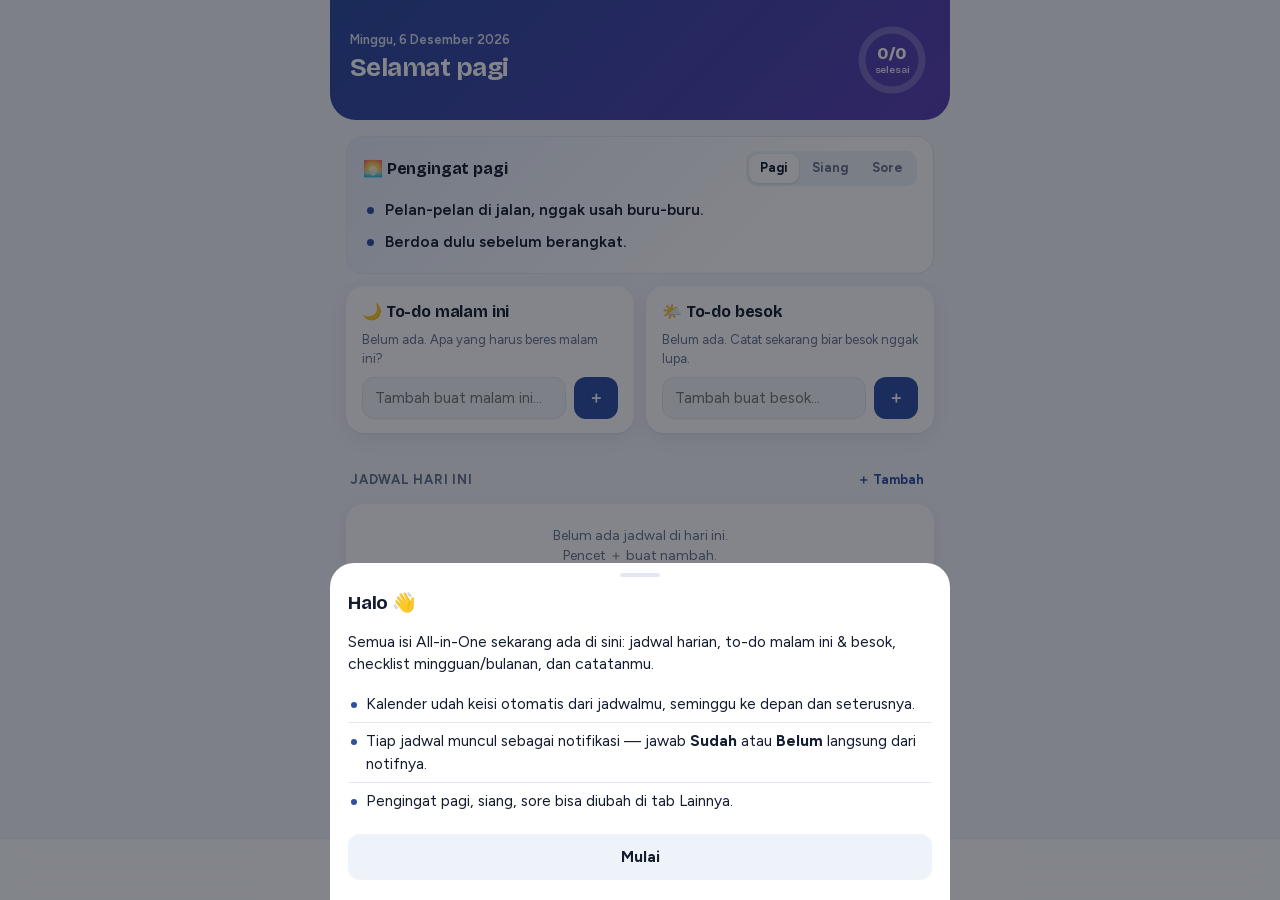
==== allinone/app/index.html @ 6d9c3351 "Make All in One its own app and merge Deadline Notes into it All in One no longer contains the chess" ====
<!doctype html>
<html lang="id">
<head>
<meta charset="utf-8">
<meta name="viewport" content="width=device-width, initial-scale=1, viewport-fit=cover">
<meta name="theme-color" content="#f3f5fa">
<title>All in One</title>
<link rel="stylesheet" href="fonts/fonts.css">
<link rel="stylesheet" href="app.css">
</head>
<body>
<div id="app">
  <main id="view"></main>
  <nav id="tabs" aria-label="Menu utama"></nav>
</div>
<div id="sheet" hidden></div>
<div id="toast" role="status" aria-live="polite"></div>
<!-- data.js is generated from the workbook by allinone/tools/xlsx2data.py; the app also runs without it. -->
<script src="data.js"></script>
<script src="core.js"></script>
<script src="ui.js"></script>
</body>
</html>
---- allinone/app/fonts/fonts.css ----
/* Bricolage Grotesque and Figtree, bundled so the app needs no network. Both are under the SIL Open Font License 1.1. */
@font-face { font-family: 'Bricolage Grotesque'; font-style: normal; font-weight: 500 800; font-stretch: 100%; font-display: swap;
  src: url(bricolage-latin-ext.woff2) format('woff2'); unicode-range: U+0100-02BA, U+02BD-02C5, U+02C7-02CC, U+02CE-02D7, U+02DD-02FF, U+0304, U+0308, U+0329, U+1D00-1DBF, U+1E00-1E9F, U+1EF2-1EFF, U+2020, U+20A0-20AB, U+20AD-20C4, U+2113, U+2C60-2C7F, U+A720-A7FF; }
@font-face { font-family: 'Bricolage Grotesque'; font-style: normal; font-weight: 500 800; font-stretch: 100%; font-display: swap;
  src: url(bricolage-latin.woff2) format('woff2'); unicode-range: U+0000-00FF, U+0131, U+0152-0153, U+02BB-02BC, U+02C6, U+02DA, U+02DC, U+0304, U+0308, U+0329, U+2000-206F, U+20AC, U+2122, U+2191, U+2193, U+2212, U+2215, U+FEFF, U+FFFD; }
@font-face { font-family: 'Figtree'; font-style: normal; font-weight: 400 700; font-display: swap;
  src: url(figtree-latin-ext.woff2) format('woff2'); unicode-range: U+0100-02BA, U+02BD-02C5, U+02C7-02CC, U+02CE-02D7, U+02DD-02FF, U+0304, U+0308, U+0329, U+1D00-1DBF, U+1E00-1E9F, U+1EF2-1EFF, U+2020, U+20A0-20AB, U+20AD-20C4, U+2113, U+2C60-2C7F, U+A720-A7FF; }
@font-face { font-family: 'Figtree'; font-style: normal; font-weight: 400 700; font-display: swap;
  src: url(figtree-latin.woff2) format('woff2'); unicode-range: U+0000-00FF, U+0131, U+0152-0153, U+02BB-02BC, U+02C6, U+02DA, U+02DC, U+0304, U+0308, U+0329, U+2000-206F, U+20AC, U+2122, U+2191, U+2193, U+2212, U+2215, U+FEFF, U+FFFD; }
---- allinone/app/app.css ----
/* All in One — styles. Mobile first; the layout is a single column capped at 620px. */
:root {
  --bg: #f3f5fa; --card: #ffffff; --ink: #141c2f; --muted: #66738c; --line: #e2e7f0; --soft: #eef2f9;
  --brand: #2f4fa3; --brand-2: #5b3fb5; --brand-ink: #ffffff; --brand-soft: #e7edfb;
  --ok: #1f9d6b; --ok-soft: #e3f5ec; --no: #d9534a; --no-soft: #fdeceb; --warn: #b7791f; --warn-soft: #fdf3dc;
  --overdue: #b0122d; --urgent: #c2410c; --soon: #856000; --later: #0c6b63; --none: #586374;
  --shadow: 0 1px 2px rgba(20, 28, 47, .05), 0 6px 20px rgba(20, 28, 47, .06);
  --r: 18px; --tab-h: 62px;
  --display: "Bricolage Grotesque", "Avenir Next", "Segoe UI", system-ui, sans-serif;
  --body: "Figtree", system-ui, -apple-system, "Segoe UI", Roboto, "Noto Sans", sans-serif;
  color-scheme: light;
}
:root[data-theme="dark"] {
  --bg: #0d111c; --card: #171d2c; --ink: #e9edf6; --muted: #94a1ba; --line: #283248; --soft: #1e2638;
  --brand: #8eaaff; --brand-2: #b79cff; --brand-ink: #0d111c; --brand-soft: #1f2a48;
  --ok: #4fca92; --ok-soft: #16332a; --no: #f2867c; --no-soft: #3a1f1e; --warn: #e6b450; --warn-soft: #33290f;
  --overdue: #ff6f84; --urgent: #ff9459; --soon: #f0c050; --later: #62d2c5; --none: #9aa5b5;
  --shadow: 0 1px 2px rgba(0, 0, 0, .3), 0 6px 20px rgba(0, 0, 0, .25);
  color-scheme: dark;
}
* { box-sizing: border-box; -webkit-tap-highlight-color: transparent; }
html { -webkit-text-size-adjust: 100%; }
body {
  margin: 0; background: var(--bg); color: var(--ink);
  font: 15.5px/1.45 var(--body);
  overscroll-behavior-y: contain;
}
button, input, select, textarea { font: inherit; color: inherit; }
button { cursor: pointer; border: 0; background: none; padding: 0; }
a { color: var(--brand); text-decoration: none; word-break: break-all; }
h1, h2, h3, p, ul { margin: 0; }
ul { padding: 0; list-style: none; }
[hidden] { display: none !important; }

#app { max-width: 620px; margin: 0 auto; min-height: 100vh; }
#view { padding: 0 16px calc(var(--tab-h) + 28px + env(safe-area-inset-bottom)); }

/* ---------- tab bar ---------- */
#tabs {
  position: fixed; left: 0; right: 0; bottom: 0; z-index: 20; height: calc(var(--tab-h) + env(safe-area-inset-bottom));
  padding-bottom: env(safe-area-inset-bottom); display: flex; justify-content: center;
  background: var(--card); background: color-mix(in srgb, var(--card) 92%, transparent); backdrop-filter: blur(14px); border-top: 1px solid var(--line);
}
#tabs .in { display: flex; width: 100%; max-width: 620px; }
#tabs button { flex: 1; display: flex; flex-direction: column; align-items: center; justify-content: center; gap: 3px; color: var(--muted); font-size: 11px; font-weight: 600; }
#tabs svg { width: 23px; height: 23px; fill: none; stroke: currentColor; stroke-width: 1.9; stroke-linecap: round; stroke-linejoin: round; }
#tabs button.on { color: var(--brand); }
#tabs button.on .pill { background: var(--brand-soft); }
#tabs .pill { padding: 3px 16px; border-radius: 99px; display: flex; transition: background .15s; }

/* ---------- headers ---------- */
.hero {
  margin: 0 -16px 16px; padding: calc(22px + env(safe-area-inset-top)) 20px 22px; color: #fff;
  background: linear-gradient(135deg, #2b4a9e 0%, #5a3fb3 100%); border-radius: 0 0 26px 26px;
  display: flex; align-items: center; gap: 14px;
}
.hero .grow { flex: 1; min-width: 0; }
.hero .eyebrow { font-size: 13px; opacity: .85; font-weight: 600; }
.hero h1 { font-size: 24px; line-height: 1.2; margin: 2px 0 6px; letter-spacing: -.01em; }
.hero .motto { font-size: 13px; opacity: .85; display: -webkit-box; -webkit-line-clamp: 2; -webkit-box-orient: vertical; overflow: hidden; }
.ring { width: 76px; height: 76px; flex: none; position: relative; }
.ring svg { width: 100%; height: 100%; transform: rotate(-90deg); }
.ring circle { fill: none; stroke-width: 7; }
.ring .bg { stroke: rgba(255, 255, 255, .22); }
.ring .fg { stroke: #fff; stroke-linecap: round; transition: stroke-dashoffset .4s; }
.ring .num { position: absolute; inset: 0; display: flex; flex-direction: column; align-items: center; justify-content: center; font-weight: 800; font-size: 17px; line-height: 1; }
.ring .num small { font-size: 10px; font-weight: 600; opacity: .85; margin-top: 3px; }

.bar { position: sticky; top: 0; z-index: 10; margin: 0 -16px 12px; padding: calc(10px + env(safe-area-inset-top)) 12px 10px; display: flex; align-items: center; gap: 6px;
  background: var(--bg); background: color-mix(in srgb, var(--bg) 90%, transparent); backdrop-filter: blur(12px); }
.bar h1 { font-size: 19px; flex: 1; min-width: 0; overflow: hidden; text-overflow: ellipsis; white-space: nowrap; }
.bar .back, .iconbtn { width: 38px; height: 38px; border-radius: 12px; display: grid; place-items: center; flex: none; color: var(--ink); }
.bar .back:active, .iconbtn:active { background: var(--soft); }
.iconbtn svg, .back svg { width: 22px; height: 22px; fill: none; stroke: currentColor; stroke-width: 2; stroke-linecap: round; stroke-linejoin: round; }
.title { padding: calc(20px + env(safe-area-inset-top)) 4px 12px; display: flex; align-items: flex-end; gap: 10px; }
.title h1 { font-size: 27px; letter-spacing: -.02em; flex: 1; }
.title p { color: var(--muted); font-size: 13px; }

.sec { display: flex; align-items: center; gap: 8px; margin: 22px 4px 10px; font-size: 13px; text-transform: uppercase; letter-spacing: .06em; color: var(--muted); font-weight: 700; }
.sec .grow { flex: 1; }
.link { color: var(--brand); font-weight: 700; font-size: 13px; text-transform: none; letter-spacing: 0; padding: 4px 6px; border-radius: 8px; }

/* ---------- cards ---------- */
.card { background: var(--card); border-radius: var(--r); box-shadow: var(--shadow); padding: 14px 16px; margin-bottom: 12px; }
.card > header { display: flex; align-items: center; flex-wrap: wrap; gap: 6px 8px; margin-bottom: 8px; }
.card > header h3 { font-size: 15px; flex: 1 1 50%; min-width: 0; }
.count { font-size: 12px; font-weight: 700; color: var(--muted); background: var(--soft); padding: 2px 9px; border-radius: 99px; white-space: nowrap; }
.count.full { color: var(--ok); background: var(--ok-soft); }
.muted { color: var(--muted); }
.small { font-size: 13px; }
.empty { text-align: center; color: var(--muted); padding: 22px 10px; font-size: 14px; }
.duo { display: grid; grid-template-columns: 1fr; gap: 0; }
@media (min-width: 560px) { .duo { grid-template-columns: 1fr 1fr; gap: 12px; } }

/* reminder card */
.remind { background: linear-gradient(135deg, var(--brand-soft), var(--card) 70%); border: 1px solid var(--line); box-shadow: none; }
.remind ul li { position: relative; padding: 5px 0 5px 22px; font-weight: 600; }
.remind ul li::before { content: ""; position: absolute; left: 4px; top: 13px; width: 7px; height: 7px; border-radius: 50%; background: var(--brand); }
.seg { display: inline-flex; background: var(--soft); border-radius: 11px; padding: 3px; gap: 2px; }
.seg button { padding: 5px 11px; border-radius: 9px; font-size: 13px; font-weight: 700; color: var(--muted); }
.seg button.on { background: var(--card); color: var(--ink); box-shadow: 0 1px 3px rgba(0, 0, 0, .12); }

/* ---------- checkable rows ---------- */
.it { display: flex; align-items: flex-start; gap: 10px; padding: 8px 0; border-top: 1px solid var(--line); }
.it:first-child { border-top: 0; }
.ck { width: 26px; height: 26px; border-radius: 50%; border: 2px solid var(--muted); flex: none; margin-top: 1px; display: grid; place-items: center; transition: background .12s, border-color .12s; opacity: .75; }
.ck::after { content: ""; width: 11px; height: 6px; border-left: 2.5px solid #fff; border-bottom: 2.5px solid #fff; transform: rotate(-45deg) translate(1px, -1px); opacity: 0; }
.it.done .ck { background: var(--ok); border-color: var(--ok); opacity: 1; }
.it.done .ck::after { opacity: 1; }
:root[data-theme="dark"] .ck::after { border-color: #0d111c; }
.tx { flex: 1; min-width: 0; padding-top: 2px; overflow-wrap: anywhere; }
.it.done .tx > .t { color: var(--muted); text-decoration: line-through; text-decoration-color: color-mix(in srgb, var(--muted) 60%, transparent); }
.tx .meta { display: block; font-size: 12px; color: var(--muted); margin-top: 1px; }
.tx .n { display: -webkit-box; -webkit-line-clamp: 2; -webkit-box-orient: vertical; overflow: hidden; font-size: 13px; color: var(--muted); margin-top: 2px; white-space: pre-line; }
.tx.open .n { display: block; }
.nb { flex: none; height: 26px; min-width: 26px; padding: 0 8px; border-radius: 99px; font-size: 12px; font-weight: 700; color: var(--muted); border: 1.5px solid var(--line); margin-top: 1px; }
.it.no .nb { background: var(--no); border-color: var(--no); color: #fff; }
.it.no .tx > .t { color: var(--no); }
.nb.ic { width: 28px; min-width: 28px; height: 28px; padding: 0; font-size: 12px; margin-top: 0; }
.it.done .nb { visibility: hidden; }
.dots { flex: none; width: 26px; height: 26px; border-radius: 8px; color: var(--muted); font-weight: 900; letter-spacing: 1px; margin-top: 1px; }
.x { flex: none; width: 26px; height: 26px; border-radius: 8px; color: var(--muted); font-size: 18px; line-height: 1; }

/* ---------- timeline ---------- */
.tl { position: relative; }
.blk { display: grid; grid-template-columns: 50px 1fr; gap: 10px; margin-bottom: 10px; }
.blk .when { text-align: right; font-weight: 800; font-size: 14px; padding-top: 13px; font-variant-numeric: tabular-nums; }
.blk .when small { display: block; font-weight: 600; font-size: 11px; color: var(--muted); }
.blk .body { background: var(--card); border-radius: 16px; box-shadow: var(--shadow); padding: 6px 14px; min-width: 0; border: 1.5px solid transparent; }
.blk.now .body { border-color: var(--brand); }
.blk.now .when { color: var(--brand); }
.blk.past .when { color: var(--muted); }
.blk .gh { display: flex; align-items: center; gap: 8px; padding: 7px 0; width: 100%; text-align: left; }
.blk .gh b { flex: 1; font-size: 13px; color: var(--muted); text-transform: uppercase; letter-spacing: .05em; }
.blk .gh .chev { color: var(--muted); transition: transform .15s; font-size: 12px; }
.blk.open .gh .chev { transform: rotate(90deg); }
.blk .gh + .its .it:first-child { border-top: 1px solid var(--line); }
.tag { display: inline-block; font-size: 11px; font-weight: 700; padding: 1px 8px; border-radius: 99px; background: var(--brand-soft); color: var(--brand); vertical-align: 1px; margin-left: 4px; }
.tag.ev { background: var(--warn-soft); color: var(--warn); }

/* ---------- calendar ---------- */
.week { display: grid; grid-template-columns: repeat(7, 1fr); gap: 6px; margin-bottom: 14px; }
.day { background: var(--card); border-radius: 14px; padding: 8px 0 7px; text-align: center; box-shadow: var(--shadow); border: 1.5px solid transparent; }
.day small { display: block; font-size: 11px; font-weight: 700; color: var(--muted); }
.day b { display: block; font-size: 18px; line-height: 1.25; }
.day i { display: block; font-style: normal; font-size: 10px; color: var(--muted); height: 13px; }
.day.today b { color: var(--brand); }
.day.sel { background: var(--brand); border-color: var(--brand); }
.day.sel small, .day.sel b, .day.sel i { color: var(--brand-ink); }
.day .ev { display: inline-block; width: 6px; height: 6px; border-radius: 50%; background: var(--warn); margin-right: 2px; }
.calnav { display: flex; align-items: center; gap: 4px; margin: 0 0 10px; }
.calnav b { flex: 1; font-size: 16px; padding-left: 4px; }
.month { display: grid; grid-template-columns: repeat(7, 1fr); gap: 4px; margin-bottom: 14px; }
.month .dow { text-align: center; font-size: 11px; font-weight: 700; color: var(--muted); padding: 2px 0; }
.month .day { border-radius: 11px; padding: 6px 0 4px; box-shadow: none; }
.month .day b { font-size: 14px; }
.month .day.out { opacity: .35; }
.fab { position: fixed; right: max(16px, calc(50vw - 294px)); bottom: calc(var(--tab-h) + 16px + env(safe-area-inset-bottom)); z-index: 15; width: 54px; height: 54px; border-radius: 18px;
  background: var(--brand); color: var(--brand-ink); font-size: 28px; line-height: 1; box-shadow: 0 8px 22px rgba(47, 79, 163, .4); display: grid; place-items: center; }

/* ---------- forms ---------- */
.add { display: flex; gap: 8px; margin-top: 8px; }
.add input, .field input, .field select, .field textarea, .search input, .ed textarea {
  width: 100%; min-width: 0; border: 1.5px solid var(--line); background: var(--bg); border-radius: 12px; padding: 9px 12px; outline: none;
}
.add input:focus, .field input:focus, .field select:focus, .field textarea:focus, .search input:focus, .ed textarea:focus { border-color: var(--brand); }
.add button, .btn { flex: none; border-radius: 12px; background: var(--brand); color: var(--brand-ink); font-weight: 700; padding: 9px 14px; }
.btn.ghost { background: var(--soft); color: var(--ink); }
.btn.danger { background: var(--no-soft); color: var(--no); }
.btn.wide { display: block; width: 100%; text-align: center; padding: 12px; }
.btnrow { display: flex; gap: 8px; flex-wrap: wrap; }
.field { margin-bottom: 12px; }
.field label, .field > .lab { display: block; font-size: 12px; font-weight: 700; color: var(--muted); margin: 0 2px 5px; text-transform: uppercase; letter-spacing: .04em; }
.field .row { display: flex; gap: 8px; }
.field .row > * { flex: 1; min-width: 0; }
.chips { display: flex; flex-wrap: wrap; gap: 6px; }
.chip { padding: 6px 12px; border-radius: 99px; background: var(--soft); font-size: 13px; font-weight: 700; color: var(--muted); border: 1.5px solid transparent; white-space: nowrap; }
.chip.on { background: var(--brand-soft); color: var(--brand); border-color: var(--brand); }
.scroll { display: flex; gap: 6px; overflow-x: auto; margin: 0 -16px 12px; padding: 2px 16px; scrollbar-width: none; }
.scroll::-webkit-scrollbar { display: none; }
.switch { position: relative; width: 46px; height: 28px; border-radius: 99px; background: var(--line); flex: none; transition: background .15s; }
.switch::after { content: ""; position: absolute; top: 3px; left: 3px; width: 22px; height: 22px; border-radius: 50%; background: #fff; box-shadow: 0 1px 3px rgba(0, 0, 0, .3); transition: transform .15s; }
.switch.on { background: var(--ok); }
.switch.on::after { transform: translateX(18px); }
.rowline { display: flex; align-items: center; gap: 10px; padding: 10px 0; border-top: 1px solid var(--line); }
.rowline:first-child { border-top: 0; }
.rowline .grow { flex: 1; min-width: 0; }
.rowline .grow small { display: block; color: var(--muted); font-size: 12px; }
.rowline input[type="time"], .rowline select { border: 1.5px solid var(--line); background: var(--bg); border-radius: 10px; padding: 6px 8px; }
.search { position: relative; margin-bottom: 14px; }
.search input { padding-left: 38px; background: var(--card); box-shadow: var(--shadow); border-color: transparent; height: 46px; border-radius: 14px; }
.search svg { position: absolute; left: 12px; top: 13px; width: 20px; height: 20px; fill: none; stroke: var(--muted); stroke-width: 2; stroke-linecap: round; }

/* ---------- bottom sheet ---------- */
#sheet { position: fixed; inset: 0; z-index: 50; display: flex; align-items: flex-end; justify-content: center; background: rgba(8, 12, 22, .5); animation: fade .15s; }
#sheet .panel { width: 100%; max-width: 620px; max-height: 92vh; overflow: auto; background: var(--card); border-radius: 24px 24px 0 0; padding: 10px 18px calc(20px + env(safe-area-inset-bottom)); animation: up .2s ease-out; }
#sheet .grab { width: 40px; height: 4px; border-radius: 4px; background: var(--line); margin: 0 auto 12px; }
#sheet h2 { font-size: 19px; margin-bottom: 14px; }
@keyframes fade { from { opacity: 0; } }
@keyframes up { from { transform: translateY(40px); opacity: .5; } }
#toast { position: fixed; left: 50%; bottom: calc(var(--tab-h) + 22px + env(safe-area-inset-bottom)); transform: translateX(-50%) translateY(20px); z-index: 60; background: #141c2f; color: #fff; padding: 10px 16px; border-radius: 12px; font-size: 14px; font-weight: 600; opacity: 0; pointer-events: none; transition: opacity .2s, transform .2s; max-width: 88vw; text-align: center; }
#toast.show { opacity: 1; transform: translateX(-50%); }

/* ---------- library ---------- */
.tiles { display: grid; grid-template-columns: 1fr 1fr; gap: 12px; }
.tile { background: var(--card); border-radius: var(--r); box-shadow: var(--shadow); padding: 14px; text-align: left; display: flex; flex-direction: column; gap: 6px; min-height: 108px; }
.tile .ico { width: 42px; height: 42px; border-radius: 13px; background: var(--brand-soft); display: grid; place-items: center; font-size: 22px; }
.tile b { font-size: 15px; line-height: 1.25; }
.tile small { color: var(--muted); font-size: 12px; }
.navrow { display: flex; align-items: center; gap: 12px; width: 100%; text-align: left; padding: 12px 0; border-top: 1px solid var(--line); }
.navrow:first-child { border-top: 0; }
.navrow .ico { width: 38px; height: 38px; border-radius: 12px; background: var(--brand-soft); display: grid; place-items: center; font-size: 19px; flex: none; }
.navrow .grow { flex: 1; min-width: 0; }
.navrow b { display: block; }
.navrow small { display: block; color: var(--muted); font-size: 12px; overflow: hidden; text-overflow: ellipsis; white-space: nowrap; }
.navrow .chev { color: var(--muted); }
mark { background: var(--warn-soft); color: inherit; border-radius: 3px; padding: 0 1px; }

/* content blocks */
.doc h2 { font-size: 19px; margin: 24px 4px 10px; letter-spacing: -.01em; scroll-margin-top: 70px; }
.doc h3 { font-size: 16px; margin: 20px 4px 8px; scroll-margin-top: 70px; }
.doc p { margin: 0 4px 10px; }
.doc p.m { color: var(--muted); font-size: 14px; }
.doc p.ar { direction: rtl; font-size: 22px; line-height: 2; text-align: right; }
.note { border-radius: 14px; padding: 11px 14px; margin-bottom: 10px; font-weight: 600; background: var(--warn-soft); border-left: 4px solid var(--warn); }
.note.quote { background: var(--brand-soft); border-color: var(--brand); font-style: italic; font-weight: 500; }
.blist li { position: relative; padding: 7px 0 7px 18px; border-top: 1px solid var(--line); overflow-wrap: anywhere; }
.blist li:first-child { border-top: 0; }
.blist li::before { content: ""; position: absolute; left: 3px; top: 16px; width: 6px; height: 6px; border-radius: 50%; background: var(--brand); }
.blist li.sub { margin-left: 16px; font-size: 14px; }
.blist li.sub::before { background: none; border: 1.5px solid var(--muted); }
.blist li.url { padding-left: 0; }
.blist li.url::before { display: none; }
.tools { display: flex; justify-content: flex-end; gap: 4px; margin: -4px -6px 2px; }
.tools button { font-size: 12px; font-weight: 700; color: var(--brand); padding: 4px 8px; border-radius: 8px; }
.ed { display: flex; gap: 6px; align-items: flex-start; padding: 5px 0; }
.ed textarea { resize: vertical; min-height: 40px; }
.kv { display: grid; grid-template-columns: minmax(96px, 38%) 1fr; gap: 0 12px; }
.kv > div { padding: 8px 0; border-top: 1px solid var(--line); overflow-wrap: anywhere; }
.kv > div:nth-child(-n+2) { border-top: 0; }
.kv > div:nth-child(odd) { font-weight: 700; }
.tbl { width: 100%; border-collapse: collapse; font-size: 14px; }
.tbl th { text-align: left; font-size: 12px; color: var(--muted); text-transform: uppercase; letter-spacing: .04em; padding: 0 8px 6px 0; }
.tbl td { padding: 8px 8px 8px 0; border-top: 1px solid var(--line); vertical-align: top; overflow-wrap: anywhere; }
.rec { padding: 10px 0; border-top: 1px solid var(--line); }
.rec:first-child { border-top: 0; }
.rec > b { display: block; margin-bottom: 3px; }
.rec .f { font-size: 14px; margin-top: 3px; overflow-wrap: anywhere; }
.rec .f span { color: var(--muted); font-weight: 700; font-size: 12px; text-transform: uppercase; letter-spacing: .03em; margin-right: 6px; }
.daysec b.g { display: block; font-size: 12px; color: var(--muted); text-transform: uppercase; letter-spacing: .05em; margin: 12px 0 2px; }
.daysec b.g:first-child { margin-top: 0; }
.slot { display: grid; grid-template-columns: 92px 1fr; gap: 10px; padding: 8px 0; border-top: 1px solid var(--line); }
.slot:first-child { border-top: 0; }
.slot > span { font-weight: 800; font-variant-numeric: tabular-nums; font-size: 13px; }
.stat { display: grid; grid-template-columns: repeat(3, 1fr); gap: 8px; margin-bottom: 10px; }
.stat div { background: var(--soft); border-radius: 12px; padding: 9px 6px; text-align: center; }
.stat b { display: block; font-size: 19px; }
.stat small { color: var(--muted); font-size: 11px; font-weight: 600; }
.okc { color: var(--ok); font-weight: 700; }
.noc { color: var(--no); font-weight: 700; }
.flash { animation: flash 1.6s; }
@keyframes flash { 0%, 40% { box-shadow: 0 0 0 3px var(--brand); } }

/* ---------- money ---------- */
.stat b { font-size: 14px; white-space: nowrap; }
.bud { padding: 9px 0; border-top: 1px solid var(--line); }
.bud:first-of-type { border-top: 0; }
.bud .top { display: flex; gap: 10px; justify-content: space-between; align-items: baseline; }
.bud .top span { font-size: 13px; white-space: nowrap; font-variant-numeric: tabular-nums; }
.meter { height: 7px; border-radius: 99px; background: var(--soft); margin-top: 6px; overflow: hidden; }
.meter i { display: block; height: 100%; border-radius: 99px; background: var(--ok); }
.meter.over i { background: var(--no); }
.datehead { font-size: 12px; font-weight: 700; color: var(--muted); text-transform: uppercase; letter-spacing: .04em; padding: 10px 0 2px; border-top: 1px solid var(--line); }
.datehead:first-of-type { border-top: 0; padding-top: 2px; }
.datehead + .rowline { border-top: 0; }
#tabs button { min-width: 0; }
#tabs .pill { padding: 3px 13px; }

/* ---------- type: display face for titles and big numbers ---------- */
.hero h1, .title h1, .bar h1, #sheet h2, .doc h2, .doc h3, .card > header h3, .ring .num, .day b, .blk .when,
.stat b, .calnav b, .tile b, .dl .cnt b, .dlgroup h3 { font-family: var(--display); letter-spacing: -.01em; }
.hero h1 { font-size: 26px; font-weight: 700; letter-spacing: -.02em; }
.title h1 { font-size: 30px; font-weight: 700; }
.card > header h3 { font-size: 16px; font-weight: 700; }
.sec { font-family: var(--body); }
.seg.wide { display: flex; margin-bottom: 14px; }
.seg.wide button { flex: 1; padding: 8px 6px; font-size: 14px; }

/* ---------- deadline notes ---------- */
.lv-overdue { --lv: var(--overdue); } .lv-urgent { --lv: var(--urgent); } .lv-soon { --lv: var(--soon); }
.lv-later { --lv: var(--later); } .lv-none { --lv: var(--none); } .lv-all { --lv: var(--muted); }
.lvpill { display: inline-block; justify-self: start; font-size: 12px; font-weight: 700; padding: 2px 9px; border-radius: 99px; color: var(--lv, var(--muted)); background: var(--soft);
  background: color-mix(in srgb, var(--lv, var(--muted)) 15%, transparent); white-space: nowrap; }
.composer textarea { width: 100%; border: 0; background: transparent; resize: none; font-size: 17px; line-height: 1.4; padding: 0; min-height: 52px; outline: none; }
.composer textarea::placeholder { color: var(--muted); }
.composer:focus-within { box-shadow: var(--shadow), 0 0 0 2px var(--brand); }
.composer .chips { align-items: center; margin: 6px 0 4px; }
.composer .rowline { border-top: 1px solid var(--line); margin-top: 8px; }
.composer .foot { display: flex; flex-wrap: wrap; align-items: center; justify-content: space-between; gap: 10px; border-top: 1px solid var(--line); padding-top: 12px; }
.composer .foot .btnrow { margin-left: auto; }
.dateinp { border: 1.5px solid var(--line); background: var(--bg); border-radius: 99px; padding: 5px 10px; font-size: 14px; min-width: 0; }
.chip .dot { display: inline-block; width: 8px; height: 8px; border-radius: 50%; background: var(--lv); margin-right: 6px; }
.chip b { font-variant-numeric: tabular-nums; margin-left: 2px; }
.chip.zero { opacity: .55; }
.dlgroup h3 { display: flex; align-items: baseline; justify-content: space-between; font-size: 18px; font-weight: 700; color: var(--lv); margin: 18px 4px 8px; padding-bottom: 6px; border-bottom: 2px solid var(--lv); }
.dlgroup h3 small { font-family: var(--body); font-size: 12px; font-weight: 600; color: var(--muted); letter-spacing: 0; }
.dl { display: grid; grid-template-columns: 26px 58px minmax(0, 1fr); gap: 10px; padding: 11px 0; border-top: 1px solid var(--line); align-items: start; }
.dl:first-of-type, header + .dl { border-top: 0; }
.dl.editing { background: var(--brand-soft); margin: 0 -10px; padding: 11px 10px; border-radius: 12px; }
.dl .cnt b { display: block; font-size: 28px; font-weight: 700; line-height: 1; color: var(--lv); font-variant-numeric: tabular-nums; letter-spacing: -.02em; }
.dl .cnt b.long { font-size: 20px; line-height: 28px; }
.dl .cnt small { display: block; font-size: 11px; color: var(--muted); line-height: 1.2; margin-top: 2px; }
.dl .tx { padding-top: 1px; }
.dl .tx .t { white-space: pre-wrap; }
.dl .meta { margin-top: 5px; font-size: 13px; }
.tag.fast { background: none; border: 1px solid var(--urgent); color: var(--urgent); border-radius: 6px; padding: 0 6px; margin-left: 2px; }
.dl .acts { display: flex; gap: 2px; margin: 4px 0 0 -8px; }
.dl .acts button { font-size: 13px; font-weight: 700; color: var(--muted); padding: 4px 8px; border-radius: 8px; }
.dl .acts button:active { background: var(--soft); color: var(--ink); }
.rules > div { display: grid; grid-template-columns: 112px 1fr; gap: 10px; padding: 8px 0; border-top: 1px solid var(--line); font-size: 14px; color: var(--muted); align-items: baseline; }
.rules > div:first-child { border-top: 0; }
.empty b { display: block; font-family: var(--display); font-size: 18px; color: var(--ink); margin-bottom: 2px; }
#toast.show { pointer-events: auto; display: flex; gap: 14px; align-items: center; }
#toast button { color: #fff; font-weight: 800; text-decoration: underline; text-underline-offset: 3px; }
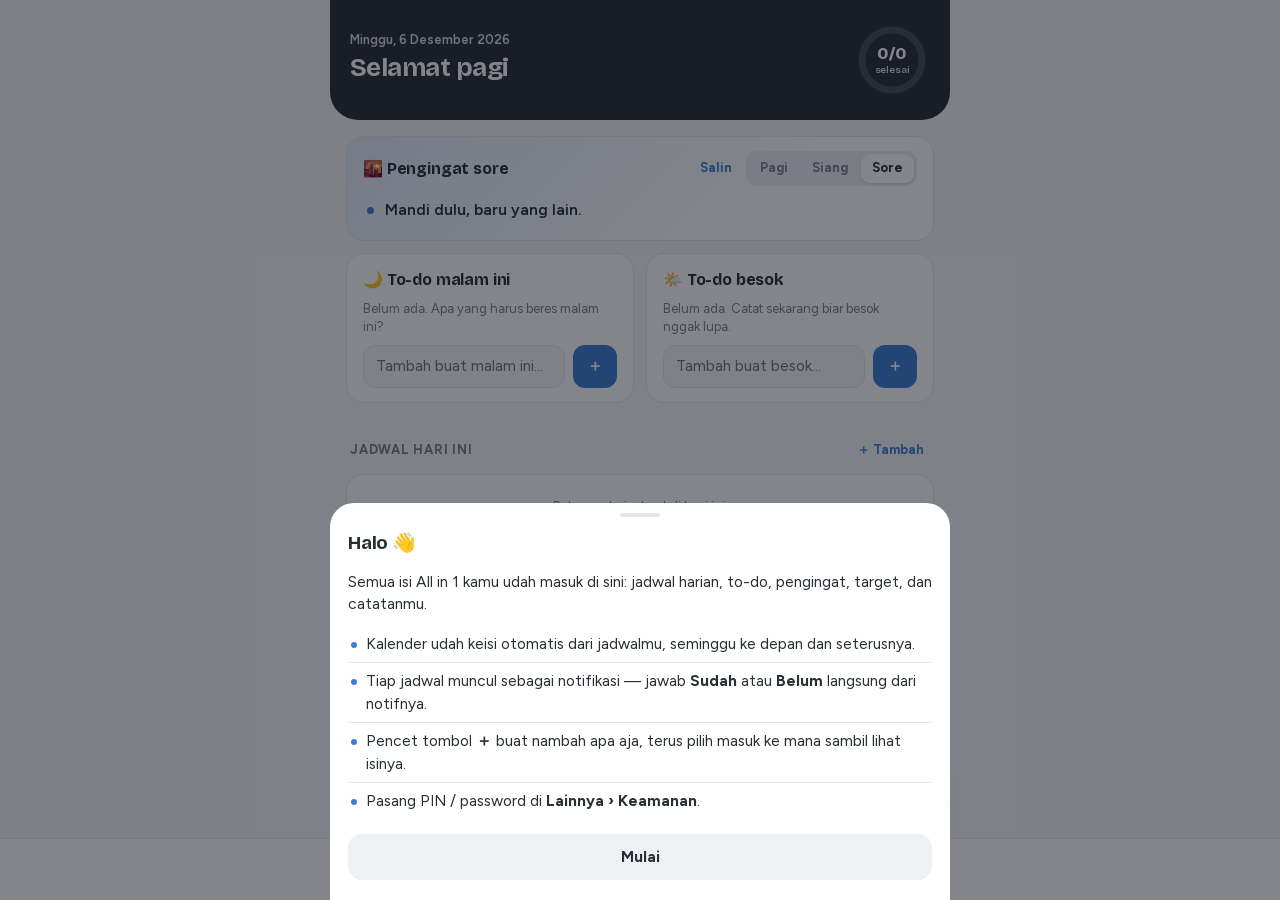
==== commit 3dea9587: "Adopt A1O as the app and show All in 1 as short lists A1O is this app with a PIN / password lock, qu" ====
--- a/allinone/app/index.html
+++ b/allinone/app/index.html
@@ -3,21 +3,29 @@
 <head>
 <meta charset="utf-8">
 <meta name="viewport" content="width=device-width, initial-scale=1, viewport-fit=cover">
-<meta name="theme-color" content="#f3f5fa">
-<title>All in One</title>
+<meta name="theme-color" content="#f5f6f8">
+<title>A1O</title>
+<script>try { var s = JSON.parse(localStorage.getItem('aio.v1') || 'null'); if (s && s.lock && s.lock.hash) document.documentElement.className = 'locked'; } catch (e) {}</script>
 <link rel="stylesheet" href="fonts/fonts.css">
 <link rel="stylesheet" href="app.css">
+<link rel="stylesheet" href="a1o.css">
 </head>
 <body>
 <div id="app">
   <main id="view"></main>
   <nav id="tabs" aria-label="Menu utama"></nav>
 </div>
+<button id="qafab" class="qafab" data-act="quickAdd" aria-label="Tambah cepat"><svg viewBox="0 0 24 24" aria-hidden="true"><path d="M12 5v14M5 12h14"/></svg></button>
 <div id="sheet" hidden></div>
 <div id="toast" role="status" aria-live="polite"></div>
-<!-- data.js is generated from the workbook by allinone/tools/xlsx2data.py; the app also runs without it. -->
+<div id="lock" hidden></div>
 <script src="data.js"></script>
 <script src="core.js"></script>
 <script src="ui.js"></script>
+<script src="library.js"></script>
+<script src="money.js"></script>
+<script src="paste.js"></script>
+<script src="a1o.js"></script>
+<script src="main.js"></script>
 </body>
 </html>
--- a/allinone/app/app.css
+++ b/allinone/app/app.css
@@ -4,6 +4,7 @@
   --brand: #2f4fa3; --brand-2: #5b3fb5; --brand-ink: #ffffff; --brand-soft: #e7edfb;
   --ok: #1f9d6b; --ok-soft: #e3f5ec; --no: #d9534a; --no-soft: #fdeceb; --warn: #b7791f; --warn-soft: #fdf3dc;
   --overdue: #b0122d; --urgent: #c2410c; --soon: #856000; --later: #0c6b63; --none: #586374;
+  --needs: #2a78d6; --wants: #eb6834; --future: #1baf7a; --hero-bg: #141b2d; --hero-dim: #aab4ca; --hero-line: #2e3954;
   --shadow: 0 1px 2px rgba(20, 28, 47, .05), 0 6px 20px rgba(20, 28, 47, .06);
   --r: 18px; --tab-h: 62px;
   --display: "Bricolage Grotesque", "Avenir Next", "Segoe UI", system-ui, sans-serif;
@@ -15,6 +16,7 @@
   --brand: #8eaaff; --brand-2: #b79cff; --brand-ink: #0d111c; --brand-soft: #1f2a48;
   --ok: #4fca92; --ok-soft: #16332a; --no: #f2867c; --no-soft: #3a1f1e; --warn: #e6b450; --warn-soft: #33290f;
   --overdue: #ff6f84; --urgent: #ff9459; --soon: #f0c050; --later: #62d2c5; --none: #9aa5b5;
+  --needs: #3987e5; --wants: #d95926; --future: #199e70; --hero-bg: #222c42; --hero-dim: #a9b3c9; --hero-line: #3a4662;
   --shadow: 0 1px 2px rgba(0, 0, 0, .3), 0 6px 20px rgba(0, 0, 0, .25);
   color-scheme: dark;
 }
@@ -261,24 +263,106 @@
 .flash { animation: flash 1.6s; }
 @keyframes flash { 0%, 40% { box-shadow: 0 0 0 3px var(--brand); } }
 
-/* ---------- money ---------- */
-.stat b { font-size: 14px; white-space: nowrap; }
-.bud { padding: 9px 0; border-top: 1px solid var(--line); }
-.bud:first-of-type { border-top: 0; }
-.bud .top { display: flex; gap: 10px; justify-content: space-between; align-items: baseline; }
-.bud .top span { font-size: 13px; white-space: nowrap; font-variant-numeric: tabular-nums; }
-.meter { height: 7px; border-radius: 99px; background: var(--soft); margin-top: 6px; overflow: hidden; }
-.meter i { display: block; height: 100%; border-radius: 99px; background: var(--ok); }
-.meter.over i { background: var(--no); }
-.datehead { font-size: 12px; font-weight: 700; color: var(--muted); text-transform: uppercase; letter-spacing: .04em; padding: 10px 0 2px; border-top: 1px solid var(--line); }
-.datehead:first-of-type { border-top: 0; padding-top: 2px; }
-.datehead + .rowline { border-top: 0; }
+/* ---------- Uang (money planner) ---------- */
+.stat b { font-size: 15px; white-space: nowrap; }
+.datehead { font-size: 12px; font-weight: 700; color: var(--muted); text-transform: uppercase; letter-spacing: .04em; padding: 12px 0 2px; border-top: 1px solid var(--line); margin-top: 6px; }
 #tabs button { min-width: 0; }
 #tabs .pill { padding: 3px 13px; }
+.m-seg button { font-size: 13px !important; padding: 8px 2px !important; }
+.g-income { --c: var(--muted); } .g-needs { --c: var(--needs); } .g-wants { --c: var(--wants); } .g-future { --c: var(--future); }
+.sw { display: inline-block; width: 10px; height: 10px; border-radius: 3px; background: var(--c, var(--muted)); flex: none; margin-right: 6px; }
+.mpill { display: inline-block; font-size: 11px; font-weight: 700; padding: 1px 7px; border-radius: 99px; background: var(--soft); color: var(--muted); white-space: nowrap; }
+.mpill.late { background: var(--no-soft); color: var(--no); } .mpill.soon { background: var(--warn-soft); color: var(--warn); } .mpill.done { background: var(--ok-soft); color: var(--ok); }
+.m-hero { background: var(--hero-bg); color: #f4f6fb; border-radius: 22px; padding: 20px; margin-bottom: 12px; }
+.m-hero .eyebrow { font-size: 11px; font-weight: 700; letter-spacing: .08em; text-transform: uppercase; color: var(--hero-dim); }
+.m-num { font: 800 clamp(34px, 10vw, 50px)/1.05 var(--display); letter-spacing: -.025em; margin: 6px 0 4px; overflow-wrap: anywhere; font-variant-numeric: tabular-nums; }
+.m-sub { color: var(--hero-dim); font-size: 14px; }
+.m-math { display: grid; grid-template-columns: 1fr 1fr; gap: 10px 18px; margin: 16px 0 0; padding-top: 14px; border-top: 1px solid var(--hero-line); }
+.m-math dt { font-size: 12px; color: var(--hero-dim); }
+.m-math dd { margin: 0; font-weight: 700; font-size: 15px; font-variant-numeric: tabular-nums; }
+.m-pair { display: grid; grid-template-columns: 1fr; gap: 0; }
+@media (min-width: 560px) { .m-pair { grid-template-columns: 1fr 1fr; gap: 12px; } }
+.m-sum dl { margin: 0; }
+.m-sum dl div { display: flex; justify-content: space-between; gap: 12px; padding: 6px 0; color: var(--muted); }
+.m-sum dd { margin: 0; font-weight: 600; color: var(--ink); text-align: right; font-variant-numeric: tabular-nums; }
+.m-sum .total { border-top: 1px solid var(--line); margin-top: 4px; padding-top: 9px; color: var(--ink); font-weight: 700; }
+.m-sum .total dd { font: 700 18px var(--display); }
+.m-legend { display: flex; flex-wrap: wrap; gap: 6px 14px; font-size: 13px; color: var(--muted); margin-bottom: 10px; }
+.m-legend span { display: inline-flex; align-items: center; }
+.m-legend .ln { width: 14px; height: 0; border-top: 2px solid var(--ink); margin-right: 6px; }
+.m-split { display: grid; grid-template-columns: minmax(58px, auto) repeat(3, 1fr); gap: 4px 10px; align-items: end; }
+.m-split .hd { font-size: 11px; color: var(--muted); display: flex; align-items: center; white-space: nowrap; }
+.m-split .hd .sw { margin-right: 4px; }
+.m-split .rl { font-weight: 700; font-size: 14px; }
+.m-split .v { font-weight: 700; font-variant-numeric: tabular-nums; }
+.m-split .v small { display: block; font-weight: 500; font-size: 12px; color: var(--muted); }
+.m-stack { grid-column: 1 / -1; display: flex; gap: 2px; height: 12px; margin-bottom: 10px; }
+.m-stack i { display: block; height: 100%; min-width: 0; background: var(--c); border-radius: 2px; }
+.m-stack i:first-child { border-radius: 5px 2px 2px 5px; } .m-stack i:last-child { border-radius: 2px 5px 5px 2px; }
+.m-stack.none { background: var(--soft); border-radius: 5px; }
+.m-grp { display: flex; flex-wrap: wrap; gap: 4px 16px; font-size: 13px; color: var(--muted); margin-bottom: 4px; }
+.m-grp b { color: var(--ink); font-variant-numeric: tabular-nums; }
+.m-row { display: grid; grid-template-columns: auto minmax(0, 1fr) auto auto; align-items: center; gap: 10px; padding: 10px 0; border-top: 1px solid var(--line); }
+.m-row:first-of-type, header + .m-row, .m-grp + .m-row, p + .m-row { border-top: 0; }
+.m-main { display: flex; flex-direction: column; gap: 2px; min-width: 0; width: 100%; text-align: left; }
+.m-name { font-weight: 600; overflow-wrap: anywhere; }
+.m-meta { font-size: 12px; color: var(--muted); display: flex; gap: 4px; flex-wrap: wrap; align-items: center; }
+.m-meta .sw { margin-right: 2px; }
+.m-amt { text-align: right; font-weight: 700; white-space: nowrap; font-variant-numeric: tabular-nums; }
+.m-amt small { display: block; font-weight: 500; font-size: 12px; color: var(--muted); }
+.m-bar { display: block; height: 6px; border-radius: 3px; background: var(--soft); margin-top: 4px; overflow: hidden; }
+.m-bar i { display: block; height: 100%; border-radius: 3px; background: var(--c, var(--muted)); transition: width .25s; }
+.m-bar.over i { background: var(--no); }
+.m-gap { width: 26px; }
+.m-mini { width: 32px; height: 32px; border-radius: 50%; border: 1.5px solid var(--line); display: grid; place-items: center; font-size: 17px; color: var(--muted); }
+.m-row.done .m-name { text-decoration: line-through; color: var(--muted); }
+.ck.on { background: var(--ok); border-color: var(--ok); opacity: 1; }
+.ck.on::after { opacity: 1; }
+.ck.sq { border-radius: 8px; }
+.m-cal { display: grid; grid-template-columns: repeat(7, minmax(0, 1fr)); gap: 4px; }
+.m-cal .dow { font-size: 11px; font-weight: 700; color: var(--muted); text-align: center; padding: 2px 0; }
+.m-day { min-height: 64px; border-radius: 11px; background: var(--card); border: 1.5px solid transparent; box-shadow: var(--shadow); padding: 5px 4px; display: flex; flex-direction: column; gap: 1px; align-items: stretch; overflow: hidden; min-width: 0; text-align: left; }
+.m-day.blank { background: none; box-shadow: none; }
+.m-day .n { font: 700 13px/1.25 var(--display); }
+.m-day.today .n { background: var(--brand); color: var(--brand-ink); border-radius: 99px; align-self: flex-start; padding: 0 6px; }
+.m-day.sel { border-color: var(--brand); }
+.m-day .amt { font-size: 10.5px; line-height: 1.25; white-space: nowrap; overflow: hidden; font-weight: 600; }
+.m-day .marks { display: flex; gap: 3px; flex-wrap: wrap; margin-top: auto; padding-top: 2px; }
+.m-dot { display: inline-block; width: 8px; height: 8px; border-radius: 50%; border: 2px solid var(--c, var(--muted)); }
+.m-dot.paid { background: var(--c, var(--muted)); }
+.m-dot.late { border-color: var(--no); background: var(--no-soft); }
+.m-dot.todo { border-radius: 2px; border-color: var(--muted); }
+.m-dot.todo.paid { background: var(--muted); }
+.m-key { display: flex; flex-wrap: wrap; gap: 6px 14px; font-size: 12px; color: var(--muted); margin: 10px 2px 14px; }
+.m-key span { display: inline-flex; align-items: center; gap: 5px; }
+.m-chart { position: relative; min-width: 0; }
+.m-chart svg { display: block; width: 100%; overflow: visible; }
+.m-chart text { font: 11px var(--body); fill: var(--muted); font-variant-numeric: tabular-nums; }
+.m-chart .grid { stroke: var(--line); stroke-width: 1; }
+.m-chart .base { stroke: var(--muted); stroke-width: 1; }
+.m-tip { position: absolute; pointer-events: none; background: #141c2f; color: #fff; font-size: 12px; padding: 6px 9px; border-radius: 8px; white-space: nowrap; z-index: 2; line-height: 1.5; }
+.m-hbars { display: grid; grid-template-columns: minmax(0, auto) minmax(40px, 1fr) auto; gap: 8px 10px; align-items: center; font-size: 14px; }
+.m-hbars .nm { overflow: hidden; text-overflow: ellipsis; white-space: nowrap; max-width: 38vw; }
+.m-hbars .tr { height: 12px; display: block; }
+.m-hbars .tr i { display: block; height: 100%; border-radius: 0 4px 4px 0; background: var(--c); min-width: 2px; }
+.m-hbars .vl { font-weight: 700; text-align: right; font-variant-numeric: tabular-nums; }
+.m-big { font: 700 24px var(--display) !important; }
+.segr { display: flex; background: var(--soft); border-radius: 12px; padding: 3px; margin-bottom: 12px; }
+.segr label { flex: 1; position: relative; }
+.segr input { position: absolute; opacity: 0; pointer-events: none; }
+.segr span { display: block; text-align: center; padding: 9px; border-radius: 10px; font-weight: 700; font-size: 14px; color: var(--muted); }
+.segr input:checked + span { background: var(--card); color: var(--ink); box-shadow: 0 1px 3px rgba(0, 0, 0, .15); }
+.m-chk { display: flex; gap: 8px; align-items: center; font-size: 14px; padding: 4px 0; text-transform: none !important; letter-spacing: 0 !important; font-weight: 500 !important; color: var(--ink) !important; }
+.m-chk input { width: 18px !important; height: 18px; padding: 0; flex: none; }
+.m-today { display: flex; align-items: center; gap: 12px; width: 100%; text-align: left; background: var(--hero-bg); color: #f4f6fb; }
+.m-today .grow { flex: 1; min-width: 0; }
+.m-today small { display: block; font-size: 11px; font-weight: 700; letter-spacing: .07em; text-transform: uppercase; color: var(--hero-dim); }
+.m-today b { font: 800 24px/1.15 var(--display); letter-spacing: -.02em; font-variant-numeric: tabular-nums; }
+.m-today .muted, .m-today .chev { color: var(--hero-dim); }
 
 /* ---------- type: display face for titles and big numbers ---------- */
 .hero h1, .title h1, .bar h1, #sheet h2, .doc h2, .doc h3, .card > header h3, .ring .num, .day b, .blk .when,
-.stat b, .calnav b, .tile b, .dl .cnt b, .dlgroup h3 { font-family: var(--display); letter-spacing: -.01em; }
+.stat b, .calnav b, .tile b, .dl .cnt b, .dlgroup h3, .m-sum .total dd { font-family: var(--display); letter-spacing: -.01em; }
 .hero h1 { font-size: 26px; font-weight: 700; letter-spacing: -.02em; }
 .title h1 { font-size: 30px; font-weight: 700; }
 .card > header h3 { font-size: 16px; font-weight: 700; }
@@ -322,3 +406,36 @@
 .empty b { display: block; font-family: var(--display); font-size: 18px; color: var(--ink); margin-bottom: 2px; }
 #toast.show { pointer-events: auto; display: flex; gap: 14px; align-items: center; }
 #toast button { color: #fff; font-weight: 800; text-decoration: underline; text-underline-offset: 3px; }
+
+/* ---------- All in 1: short list view (library.js) ---------- */
+.lib { margin-bottom: 8px; }
+.cg { background: var(--card); border-radius: 16px; box-shadow: var(--shadow); margin-bottom: 8px; overflow: hidden; }
+.cg.intro { padding-top: 4px; }
+.cgh { display: flex; width: 100%; align-items: center; gap: 10px; padding: 13px 14px; text-align: left; }
+.cgh .grow { flex: 1; min-width: 0; }
+.cgh b { display: block; font-size: 15px; font-weight: 700; line-height: 1.3; }
+.cgh small { display: block; margin-top: 2px; color: var(--muted); font-size: 12.5px; white-space: nowrap; overflow: hidden; text-overflow: ellipsis; }
+.cgh .chev { color: var(--muted); font-size: 20px; line-height: 1; transition: transform .15s; }
+.cg.open .cgh .chev { transform: rotate(90deg); }
+.cgb { padding: 0 14px 8px; }
+.cg.open:not(.intro) .cgb { border-top: 1px solid var(--line); }
+.cr { position: relative; display: flex; align-items: flex-start; gap: 8px; padding: 8px 0 8px 16px; border-top: 1px solid var(--line); font-size: 15px; line-height: 1.45; }
+.cgb > div:first-child > .cr:first-child, .cgb > .cr:first-child { border-top: 0; }
+.cr::before { content: ""; position: absolute; left: 3px; top: 16px; width: 6px; height: 6px; border-radius: 50%; background: var(--brand); }
+.cr.sub { margin-left: 16px; font-size: 14px; }
+.cr.sub::before { background: none; border: 1.5px solid var(--muted); }
+.cr.q { font-style: italic; } .cr.w { font-weight: 600; } .cr.m { color: var(--muted); }
+.cr.tk, .cr.nb { padding-left: 0; } .cr.tk::before, .cr.nb::before { display: none; }
+.cr.tk .ck { width: 23px; height: 23px; margin-top: 0; }
+.cr.tk.done .ct { color: var(--muted); text-decoration: line-through; }
+.cr .x { margin-left: auto; }
+.ct { flex: 1; min-width: 0; display: -webkit-box; -webkit-line-clamp: 3; -webkit-box-orient: vertical; overflow: hidden; overflow-wrap: anywhere; }
+.ct.open { display: block; }
+.ct small.cn { display: block; color: var(--muted); font-size: 12.5px; margin-top: 1px; white-space: pre-line; }
+.ct .ch { color: var(--muted); font-size: 12.5px; font-weight: 700; text-transform: uppercase; letter-spacing: .03em; }
+.cr.ctools { justify-content: flex-end; gap: 4px; }
+.cr.ctools button { font-size: 12px; font-weight: 700; color: var(--brand); padding: 4px 8px; border-radius: 8px; }
+.cgb .card { box-shadow: none; padding: 6px 0; margin: 0; background: none; }
+.cgb .add { margin: 8px 0 4px; }
+.cgall { display: flex; justify-content: flex-end; margin: -4px 2px 6px; }
+.cr.sh { color: var(--muted); font-size: 12px; font-weight: 700; text-transform: uppercase; letter-spacing: .04em; padding: 10px 0 4px; }
--- a/allinone/app/a1o.css
+++ b/allinone/app/a1o.css
@@ -0,0 +1,95 @@
+/* A1O — look: three colours.
+ * 90%: Snow (#f5f6f8, white cards) + Graphite (#2a2e35, text, header, tab bar ink)
+ * 10%: Ice blue (#3e7fd6) — only for what you press or what needs your eye. */
+:root {
+  --bg: #f5f6f8; --card: #ffffff; --ink: #2a2e35; --muted: #7a808a; --line: #e4e6ea; --soft: #eef0f3;
+  --brand: #3e7fd6; --brand-2: #3e7fd6; --brand-ink: #ffffff; --brand-soft: #e6eefa;
+  --ok: #3e7fd6; --ok-soft: #e6eefa; --no: #2a2e35; --no-soft: #eceef1; --warn: #5d636c; --warn-soft: #eef0f3;
+  --overdue: #3e7fd6; --urgent: #3e7fd6; --soon: #2a2e35; --later: #7a808a; --none: #9aa0a8;
+  --needs: #3e7fd6; --wants: #2a2e35; --future: #9aa0a8; --hero-bg: #2a2e35; --hero-dim: #b9bec6; --hero-line: #3b4049;
+  --shadow: 0 1px 2px rgba(42, 46, 53, .05), 0 6px 18px rgba(42, 46, 53, .06);
+}
+:root[data-theme="dark"] {
+  --bg: #15171b; --card: #1e2126; --ink: #eceef1; --muted: #8f96a0; --line: #2c3037; --soft: #24282e;
+  --brand: #6fa3ea; --brand-2: #6fa3ea; --brand-ink: #15171b; --brand-soft: #1f2c40;
+  --ok: #6fa3ea; --ok-soft: #1f2c40; --no: #eceef1; --no-soft: #2c3037; --warn: #b9bec6; --warn-soft: #24282e;
+  --overdue: #6fa3ea; --urgent: #6fa3ea; --soon: #eceef1; --later: #8f96a0; --none: #6c727c;
+  --needs: #6fa3ea; --wants: #eceef1; --future: #6c727c; --hero-bg: #24282e; --hero-dim: #a7adb6; --hero-line: #383d45;
+}
+:root[data-theme="dark"] .ck::after { border-color: #15171b; }
+
+.hero { background: var(--hero-bg); border-radius: 0 0 28px 28px; }
+.hero .motto { opacity: .92; font-weight: 600; }
+.ring .fg { stroke: #7db0f0; }
+.ring .bg { stroke: rgba(255, 255, 255, .14); }
+.fab { box-shadow: 0 8px 22px rgba(62, 127, 214, .35); }
+#toast { background: var(--hero-bg); }
+.btn { border-radius: 14px; }
+.card { border: 1px solid var(--line); box-shadow: none; }
+:root[data-theme="dark"] .card { border-color: transparent; }
+.remind .seg { max-width: 100%; overflow-x: auto; scrollbar-width: none; }
+.remind header { flex-wrap: wrap; }
+.sec .link { margin-left: 4px; }
+.card > header .link { margin-left: auto; }
+.card > header .link + .link, .card > header .count + .link { margin-left: 0; }
+.card > header .count + .link { margin-left: auto; }
+
+/* ---------- tambah cepat ---------- */
+.qafab {
+  position: fixed; right: max(16px, calc(50vw - 294px)); bottom: calc(var(--tab-h) + 16px + env(safe-area-inset-bottom)); z-index: 18;
+  width: 58px; height: 58px; border-radius: 50%; background: var(--brand); color: #fff; display: grid; place-items: center;
+  box-shadow: 0 10px 24px rgba(62, 127, 214, .38);
+}
+.qafab svg { width: 28px; height: 28px; fill: none; stroke: currentColor; stroke-width: 2.6; stroke-linecap: round; }
+.qafab:active { transform: scale(.94); }
+#sheet.tall .panel { max-height: 94vh; padding-bottom: 0; }
+#sheet.over { z-index: 95; }
+.qa textarea { min-height: 70px; }
+.qa .chips { margin-top: 8px; }
+.search.small { margin: 0 0 8px; }
+.pkcat { font-size: 12px; font-weight: 800; text-transform: uppercase; letter-spacing: .06em; color: var(--muted); margin: 14px 4px 6px; }
+.pk { border-radius: 14px; margin-bottom: 4px; border: 1.5px solid transparent; }
+.pk.on { border-color: var(--brand); background: var(--brand-soft); }
+.pkrow { display: flex; align-items: center; gap: 12px; width: 100%; text-align: left; padding: 9px 10px; }
+.pkrow .ico { width: 36px; height: 36px; border-radius: 11px; background: var(--soft); display: grid; place-items: center; font-size: 18px; flex: none; }
+.pk.on .pkrow .ico { background: var(--card); }
+.pkrow .grow { flex: 1; min-width: 0; }
+.pkrow b { display: block; font-size: 15px; }
+.pkrow small { display: block; color: var(--muted); font-size: 12px; overflow: hidden; text-overflow: ellipsis; white-space: nowrap; }
+.pkrow .count { font-size: 12px; font-weight: 800; color: var(--muted); background: var(--soft); border-radius: 99px; padding: 2px 9px; }
+.pk.on .pkrow .count { background: var(--brand); color: #fff; }
+.pkprev { margin: 0 10px 10px 58px; padding: 10px 12px; background: var(--card); border-radius: 12px; font-size: 14px; }
+.pkprev ul { list-style: none; }
+.pkprev li { padding: 4px 0 4px 14px; position: relative; border-top: 1px solid var(--line); }
+.pkprev li:first-child { border-top: 0; }
+.pkprev li::before { content: "•"; position: absolute; left: 0; color: var(--brand); }
+.pktools { display: flex; justify-content: flex-end; margin-top: 4px; }
+.qafoot { position: sticky; bottom: 0; margin: 8px -18px 0; padding: 12px 18px calc(14px + env(safe-area-inset-bottom)); background: var(--card); border-top: 1px solid var(--line); }
+.btn[disabled] { opacity: .45; }
+.destbtn { display: flex; align-items: center; gap: 10px; width: 100%; text-align: left; padding: 11px 12px; border-radius: 12px; background: var(--soft); font-weight: 700; }
+.destbtn .chev { color: var(--brand); font-size: 13px; }
+
+/* ---------- lock ---------- */
+html.locked #app, html.locked #qafab, html.locked #toast { visibility: hidden; }
+#lock { position: fixed; inset: 0; z-index: 90; background: #2a2e35 url("lock-bg.jpg") center 22% / cover no-repeat; color: #fff; display: flex; justify-content: center; user-select: none; -webkit-user-select: none; }
+.lk-shade { position: absolute; inset: 0; background: linear-gradient(to bottom, rgba(42, 46, 53, 0) 0%, rgba(42, 46, 53, .1) 30%, rgba(30, 33, 38, .78) 55%, rgba(24, 26, 30, .94) 100%); }
+.lk-in { position: relative; width: 100%; max-width: 420px; display: flex; flex-direction: column; justify-content: flex-end; align-items: center; padding: 0 28px calc(22px + env(safe-area-inset-bottom)); }
+.lk-top { text-align: center; margin-bottom: 18px; }
+.lk-logo { font-family: var(--display); font-size: 34px; font-weight: 800; letter-spacing: .04em; text-shadow: 0 2px 12px rgba(0, 0, 0, .35); }
+.lk-msg { font-size: 15px; font-weight: 600; opacity: .9; margin-top: 2px; }
+.lk-dots { display: flex; gap: 14px; justify-content: center; margin-top: 14px; height: 16px; }
+.lk-dots i { width: 14px; height: 14px; border-radius: 50%; border: 2px solid rgba(255, 255, 255, .85); transition: background .1s, transform .1s; }
+.lk-dots i.on { background: #7db0f0; border-color: #7db0f0; transform: scale(1.1); }
+.lk-pad { display: grid; grid-template-columns: repeat(3, 76px); gap: 14px 26px; justify-content: center; }
+.lk-pad button { width: 76px; height: 76px; border-radius: 50%; color: #fff; font-size: 28px; font-weight: 600; font-family: var(--display);
+  background: rgba(255, 255, 255, .12); border: 1px solid rgba(255, 255, 255, .22); backdrop-filter: blur(10px); -webkit-backdrop-filter: blur(10px); }
+.lk-pad button:active { background: rgba(125, 176, 240, .55); }
+.lk-pad button[data-lk="⌫"] { background: none; border: 0; font-size: 24px; }
+.lk-pad button[disabled] { opacity: .35; }
+.lk-pass { width: 100%; display: flex; flex-direction: column; gap: 12px; }
+.lk-pass input { width: 100%; padding: 14px 16px; border-radius: 14px; border: 1px solid rgba(255, 255, 255, .3); background: rgba(255, 255, 255, .14); color: #fff; font-size: 18px; outline: none; backdrop-filter: blur(10px); }
+.lk-pass input::placeholder { color: rgba(255, 255, 255, .7); }
+.lk-pass .btn { background: #3e7fd6; color: #fff; padding: 13px; }
+.lk-forgot { margin-top: 18px; color: rgba(255, 255, 255, .75); font-size: 13px; font-weight: 600; padding: 6px 10px; }
+.shake { animation: shake .35s; }
+@keyframes shake { 20%, 60% { transform: translateX(-9px); } 40%, 80% { transform: translateX(9px); } }
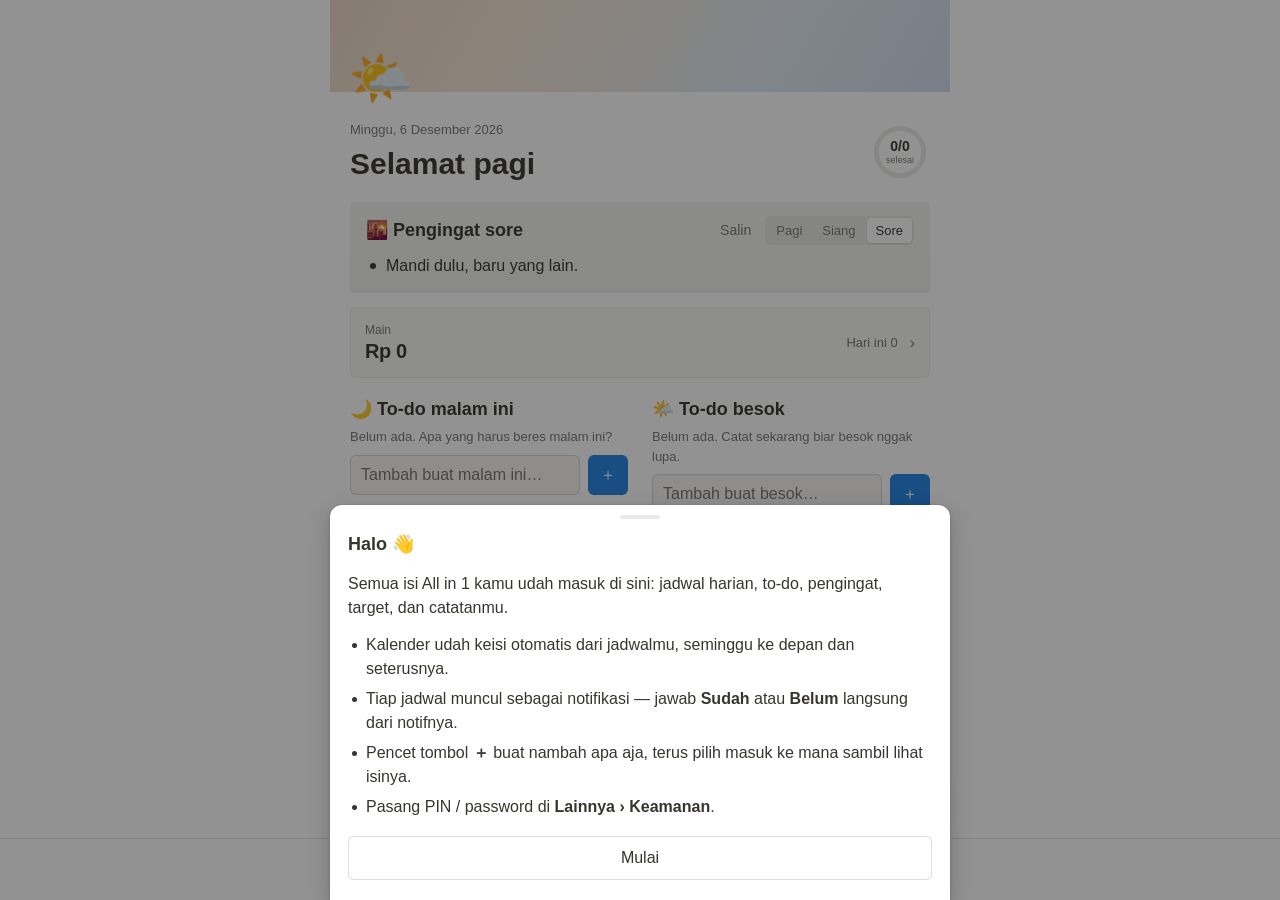
==== commit c35a4268: "A1O 2.0: Notion-style look and a Money Manager-style Uang tab The app (except Uang) now looks like N" ====
--- a/allinone/app/index.html
+++ b/allinone/app/index.html
@@ -3,12 +3,14 @@
 <head>
 <meta charset="utf-8">
 <meta name="viewport" content="width=device-width, initial-scale=1, viewport-fit=cover">
-<meta name="theme-color" content="#f5f6f8">
+<meta name="theme-color" content="#ffffff">
 <title>A1O</title>
 <script>try { var s = JSON.parse(localStorage.getItem('aio.v1') || 'null'); if (s && s.lock && s.lock.hash) document.documentElement.className = 'locked'; } catch (e) {}</script>
 <link rel="stylesheet" href="fonts/fonts.css">
 <link rel="stylesheet" href="app.css">
 <link rel="stylesheet" href="a1o.css">
+<link rel="stylesheet" href="notion.css">
+<link rel="stylesheet" href="money.css">
 </head>
 <body>
 <div id="app">
@@ -23,9 +25,11 @@
 <script src="core.js"></script>
 <script src="ui.js"></script>
 <script src="library.js"></script>
+<script src="schedule.js"></script>
 <script src="money.js"></script>
 <script src="paste.js"></script>
 <script src="a1o.js"></script>
+<script src="bin.js"></script>
 <script src="main.js"></script>
 </body>
 </html>
--- a/allinone/app/app.css
+++ b/allinone/app/app.css
@@ -425,7 +425,7 @@
 .cr.sub { margin-left: 16px; font-size: 14px; }
 .cr.sub::before { background: none; border: 1.5px solid var(--muted); }
 .cr.q { font-style: italic; } .cr.w { font-weight: 600; } .cr.m { color: var(--muted); }
-.cr.tk, .cr.nb { padding-left: 0; } .cr.tk::before, .cr.nb::before { display: none; }
+.cr.tk, .cr.cx { padding-left: 0; } .cr.tk::before, .cr.cx::before { display: none; }
 .cr.tk .ck { width: 23px; height: 23px; margin-top: 0; }
 .cr.tk.done .ct { color: var(--muted); text-decoration: line-through; }
 .cr .x { margin-left: auto; }
@@ -439,3 +439,47 @@
 .cgb .add { margin: 8px 0 4px; }
 .cgall { display: flex; justify-content: flex-end; margin: -4px 2px 6px; }
 .cr.sh { color: var(--muted); font-size: 12px; font-weight: 700; text-transform: uppercase; letter-spacing: .04em; padding: 10px 0 4px; }
+
+/* ---------- Jadwalkan dari All in 1 (schedule.js) ---------- */
+.bar .link.on { background: var(--brand-soft); border-radius: 8px; padding: 4px 8px; }
+.picking .lib .cr[data-sx] { cursor: pointer; -webkit-user-select: none; user-select: none; padding-left: 32px; }
+.picking .lib .cr[data-sx]::before { display: block; left: 4px; top: 10px; width: 20px; height: 20px; background: none; border: 2px solid var(--line); box-sizing: border-box; }
+.picking .lib .cr.tk[data-sx] .ck { display: none; }
+.picking .lib .cr.sel { background: var(--brand-soft); margin: 0 -14px; padding-left: 46px; padding-right: 14px; }
+.picking .lib .cr.sel::before { left: 18px; background: var(--brand); border-color: var(--brand); }
+.picking .lib .cr.sel::after { content: "✓"; position: absolute; left: 18px; top: 10px; width: 20px; line-height: 20px; text-align: center; color: #fff; font-size: 12px; font-weight: 900; }
+.picking #qafab { display: none; }
+.cr.has-sch { flex-wrap: wrap; }
+.cr .sch { flex-basis: 100%; text-align: left; font-size: 12px; font-weight: 700; color: var(--brand); padding: 1px 0 0; }
+.cr.tk .sch { padding-left: 31px; }
+#schbar { position: fixed; left: 50%; transform: translateX(-50%); bottom: calc(var(--tab-h) + 12px + env(safe-area-inset-bottom)); z-index: 30;
+  width: min(560px, calc(100vw - 24px)); display: flex; align-items: center; gap: 8px; padding: 10px 10px 10px 16px;
+  background: var(--card); border-radius: 16px; box-shadow: 0 10px 30px rgba(0, 0, 0, .22); font-size: 14px; }
+#schbar .grow { flex: 1; min-width: 0; }
+#schbar .btn { padding: 9px 14px; width: auto; }
+#schbar .btn[disabled] { opacity: .45; }
+#schfab { position: fixed; left: 50%; transform: translateX(-50%); bottom: calc(var(--tab-h) + 90px + env(safe-area-inset-bottom)); z-index: 30;
+  max-width: calc(100vw - 32px); white-space: nowrap; overflow: hidden; text-overflow: ellipsis; padding: 11px 18px; border-radius: 99px;
+  background: var(--brand); color: #fff; font-size: 14px; font-weight: 700; box-shadow: 0 10px 24px rgba(62, 127, 214, .38); }
+.schhead { display: flex; align-items: center; gap: 10px; margin-bottom: 12px; }
+.schhead h2 { flex: 1; margin: 0; }
+.schtitle { font-size: 19px !important; font-weight: 700; resize: none; }
+.schitems { margin-bottom: 12px; }
+.schitem { display: flex; align-items: flex-start; gap: 8px; padding: 9px 12px; margin-bottom: 6px; background: var(--soft); border-radius: 12px; font-weight: 600; line-height: 1.4; }
+.schitem .grow { flex: 1; min-width: 0; }
+
+/* A category's bar has five buttons (📌 Sematkan, Salin, 📅 Pilih, Lengkap): the name gets its own line, the buttons go under it. */
+.bar:has(.pinbtn) { flex-wrap: wrap; row-gap: 0; }
+.bar:has(.pinbtn) h1 { flex: 1 1 calc(100% - 60px); }
+.bar:has(.pinbtn) .pinbtn { margin-left: 38px; }
+.bar:has(.pinbtn) .link { padding: 4px 6px; }
+
+/* ---------- Baru dihapus (bin.js) ---------- */
+.binrow { display: flex; align-items: center; gap: 10px; padding: 10px 0; border-top: 1px solid var(--line); }
+.card > .binrow:first-child, .card > header + .binrow { border-top: 0; }
+.binrow .ico { font-size: 18px; width: 26px; text-align: center; flex: none; }
+.binrow .grow { flex: 1; min-width: 0; }
+.binrow .bt { font-weight: 600; line-height: 1.4; display: -webkit-box; -webkit-line-clamp: 2; -webkit-box-orient: vertical; overflow: hidden; overflow-wrap: anywhere; }
+.binrow small { display: block; color: var(--muted); font-size: 12.5px; margin-top: 2px; }
+.binrow .nb { flex: none; }
+.bincats { margin: 0 0 6px; flex-wrap: nowrap; overflow-x: auto; scrollbar-width: none; padding-bottom: 2px; }
--- a/allinone/app/a1o.css
+++ b/allinone/app/a1o.css
@@ -93,3 +93,13 @@
 .lk-forgot { margin-top: 18px; color: rgba(255, 255, 255, .75); font-size: 13px; font-weight: 600; padding: 6px 10px; }
 .shake { animation: shake .35s; }
 @keyframes shake { 20%, 60% { transform: translateX(-9px); } 40%, 80% { transform: translateX(9px); } }
+
+.nphoto{display:block;max-width:100%;max-height:340px;border-radius:10px;margin:4px 0;object-fit:contain}
+.qapaste{margin-top:8px;padding:10px;border:1px dashed var(--line,#555);border-radius:10px;color:var(--muted,#999);font-size:13px;min-height:20px;outline:none}
+.qaphoto{margin-top:8px}.qaphoto img{display:block;max-width:100%;max-height:220px;border-radius:10px;margin-bottom:4px}
+.ct:has(.nphoto){display:block;-webkit-line-clamp:unset;overflow:visible}
+
+.pincard header{display:flex;align-items:center;gap:10px}.pincard header h3{flex:1;margin:0}
+.pincard .pinh{font-weight:700;font-size:13px;margin:8px 0 2px;opacity:.75}
+.pincard .pinl{padding:3px 0 3px 12px;position:relative;overflow-wrap:anywhere}.pincard .pinl::before{content:'•';position:absolute;left:0;opacity:.5}
+.pinbtn.on{color:var(--accent,#2f6bff);font-weight:700}
--- a/allinone/app/notion.css
+++ b/allinone/app/notion.css
@@ -0,0 +1,227 @@
+/* A1O — Notion-style look. Loaded after app.css and a1o.css and overrides them:
+ * white pages, warm-grey ink, hairline dividers instead of shadows, square checkboxes, page icons and covers,
+ * the system font, and Notion's soft colour tags. Uang (money.css) has its own look. */
+:root {
+  --bg: #ffffff; --card: #ffffff; --ink: #37352f; --muted: #787774; --line: #e9e9e7; --soft: #f1f1ef; --side: #f7f7f5;
+  --hover: rgba(55, 53, 47, .06); --press: rgba(55, 53, 47, .12);
+  --brand: #2383e2; --brand-2: #2383e2; --brand-ink: #ffffff; --brand-soft: #e7f3f8;
+  --ok: #2383e2; --ok-soft: #e7f3f8; --no: #d44c47; --no-soft: #fdebec; --warn: #cb912f; --warn-soft: #fbf3db;
+  --overdue: #d44c47; --urgent: #d9730d; --soon: #cb912f; --later: #448361; --none: #9b9a97;
+  --needs: #337ea9; --wants: #d9730d; --future: #448361; --hero-bg: #f7f7f5; --hero-dim: #787774; --hero-line: #e9e9e7;
+  --tag-gray: #e3e2e0; --tag-blue: #d3e5ef; --tag-green: #dbeddb; --tag-yellow: #fdecc8; --tag-red: #ffe2dd; --tag-purple: #e8deee; --tag-orange: #fadec9;
+  --shadow: none; --pop: 0 0 0 1px rgba(15, 15, 15, .05), 0 3px 6px rgba(15, 15, 15, .1), 0 9px 24px rgba(15, 15, 15, .2);
+  --r: 6px;
+  --display: ui-sans-serif, -apple-system, BlinkMacSystemFont, "Segoe UI Variable Display", "Segoe UI", Roboto, Helvetica, "Apple Color Emoji", Arial, sans-serif;
+  --body: ui-sans-serif, -apple-system, BlinkMacSystemFont, "Segoe UI", Roboto, Helvetica, "Apple Color Emoji", Arial, sans-serif;
+  --cover: linear-gradient(120deg, #e8d6c3 0%, #f3e3d3 30%, #dfe7ef 70%, #cfdcec 100%);
+}
+:root[data-theme="dark"] {
+  --bg: #191919; --card: #191919; --ink: rgba(255, 255, 255, .81); --muted: #9b9b9b; --line: #2f2f2f; --soft: #252525; --side: #202020;
+  --hover: rgba(255, 255, 255, .055); --press: rgba(255, 255, 255, .1);
+  --brand: #2383e2; --brand-ink: #ffffff; --brand-soft: #1d2f3e;
+  --ok: #529cca; --ok-soft: #1d2f3e; --no: #df5452; --no-soft: #3a2121; --warn: #ca9849; --warn-soft: #39301d;
+  --overdue: #df5452; --urgent: #d9730d; --soon: #ca9849; --later: #4dab9a; --none: #7f7f7f;
+  --needs: #529cca; --wants: #d9730d; --future: #4dab9a; --hero-bg: #202020; --hero-dim: #9b9b9b; --hero-line: #2f2f2f;
+  --tag-gray: #373737; --tag-blue: #28456c; --tag-green: #2b593f; --tag-yellow: #89632a; --tag-red: #6e3630; --tag-purple: #492f64; --tag-orange: #854c1d;
+  --pop: 0 0 0 1px rgba(255, 255, 255, .094), 0 3px 6px rgba(0, 0, 0, .2), 0 9px 24px rgba(0, 0, 0, .4);
+  --cover: linear-gradient(120deg, #3b3026 0%, #2e2a28 35%, #252b33 70%, #1f2a38 100%);
+}
+:root[data-theme="dark"] .ck::after { border-color: #fff; }
+
+body { font: 16px/1.5 var(--body); -webkit-font-smoothing: antialiased; }
+#view { padding-left: 20px; padding-right: 20px; }
+a { color: inherit; text-decoration: underline; text-decoration-color: color-mix(in srgb, var(--ink) 30%, transparent); text-underline-offset: 2px; }
+.hero h1, .title h1, .bar h1, #sheet h2, .doc h2, .doc h3, .card > header h3, .ring .num, .day b, .blk .when,
+.stat b, .calnav b, .tile b, .dl .cnt b, .dlgroup h3, .m-sum .total dd, .empty b { font-family: var(--display); letter-spacing: 0; }
+
+/* ---------- bottom bar: Notion mobile ---------- */
+#tabs { background: var(--bg); border-top: 1px solid var(--line); backdrop-filter: none; }
+#tabs button { color: var(--muted); font-weight: 500; font-size: 10.5px; gap: 2px; }
+#tabs button.on { color: var(--ink); }
+#tabs button.on .pill { background: none; }
+#tabs .pill { padding: 3px 10px; }
+#tabs svg { stroke-width: 1.7; }
+#tabs button.on svg { stroke-width: 2.1; }
+
+/* quick-add: Notion's compose button */
+.qafab { background: var(--ink); color: var(--bg); border-radius: 14px; width: 52px; height: 52px; box-shadow: var(--pop); }
+:root[data-theme="dark"] .qafab { background: #ffffff; color: #191919; }
+.qafab svg { stroke-width: 2.2; width: 24px; height: 24px; }
+
+/* ---------- page headers: cover, icon, big title ---------- */
+.hero { position: relative; display: flex; flex-wrap: wrap; align-items: flex-end; margin: 0 -20px 10px; padding: calc(118px + env(safe-area-inset-top)) 20px 6px;
+  background: none; color: var(--ink); border-radius: 0; }
+.hero .cover { position: absolute; left: 0; right: 0; top: 0; height: calc(92px + env(safe-area-inset-top)); background: var(--cover); }
+.hero .grow { position: relative; }
+.hero .picon { position: absolute; top: -66px; left: -2px; font-size: 52px; line-height: 1; }
+.hero .eyebrow { color: var(--muted); opacity: 1; font-size: 13px; font-weight: 500; order: 2; margin-top: 2px; }
+.hero h1 { font-size: 30px; line-height: 1.2; font-weight: 700; margin: 6px 0 4px; }
+.hero .motto { opacity: 1; color: var(--ink); font-weight: 400; font-size: 14px; margin-top: 10px; background: var(--soft); border-radius: 4px; padding: 10px 12px 10px 12px; -webkit-line-clamp: 3; }
+.ring { width: 60px; height: 60px; position: relative; z-index: 1; margin-bottom: 4px; }
+.ring .bg { stroke: var(--line); }
+.ring .fg { stroke: var(--brand); }
+.ring circle { stroke-width: 6; }
+.ring .num { color: var(--ink); font-size: 14px; font-weight: 600; }
+.ring .num small { color: var(--muted); font-size: 9px; font-weight: 500; opacity: 1; }
+.title { padding: calc(34px + env(safe-area-inset-top)) 0 10px; align-items: flex-end; }
+.title h1 { font-size: 32px; font-weight: 700; line-height: 1.15; }
+.title .picon { display: block; font-size: 46px; line-height: 1.1; margin-bottom: 10px; }
+.bar { margin: 0 -20px 10px; padding: calc(8px + env(safe-area-inset-top)) 12px 8px; background: var(--bg); backdrop-filter: none; border-bottom: 1px solid var(--line); }
+.bar h1 { font-size: 15px; font-weight: 600; }
+.bar .back, .iconbtn { border-radius: 4px; width: 34px; height: 34px; }
+.bar .back:active, .iconbtn:active { background: var(--hover); }
+
+/* section labels = Notion headings */
+.sec { margin: 26px 0 6px; font-size: 20px; font-weight: 600; letter-spacing: 0; text-transform: none; color: var(--ink); font-family: var(--display); }
+.link { color: var(--muted); font-weight: 500; font-size: 14px; border-radius: 4px; padding: 3px 6px; }
+.link:active { background: var(--hover); }
+
+/* ---------- blocks (cards) ---------- */
+.card { background: transparent; border: 0; box-shadow: none; border-radius: 0; padding: 4px 0 10px; margin-bottom: 14px; }
+:root[data-theme="dark"] .card { border: 0; }
+.card + .card { border-top: 1px solid var(--line); padding-top: 14px; }
+.card > header { margin-bottom: 4px; }
+.card > header h3 { font-size: 18px; font-weight: 600; }
+.count { background: none; color: var(--muted); font-weight: 500; font-size: 13px; padding: 0 4px; }
+.count.full { background: none; color: var(--later); }
+.empty { color: var(--muted); }
+.duo { gap: 0; }
+@media (min-width: 560px) { .duo { gap: 24px; } .duo > .card + .card { border-top: 0; padding-top: 4px; } }
+
+/* callout (reminder) */
+.remind { background: var(--soft); border: 0; border-radius: 4px; padding: 14px 16px 10px; }
+.remind + .card { border-top: 0; }
+.remind ul li { font-weight: 400; padding-left: 20px; }
+.remind ul li::before { background: var(--ink); width: 6px; height: 6px; top: 14px; }
+.seg { background: var(--soft); border-radius: 6px; padding: 2px; }
+.remind .seg { background: rgba(55, 53, 47, .06); }
+.seg button { border-radius: 4px; font-weight: 500; padding: 3px 9px; }
+.seg button.on { box-shadow: 0 1px 2px rgba(15, 15, 15, .1); background: var(--bg); }
+
+/* to-do rows: Notion checkboxes */
+.it { border-top: 0; padding: 4px 0; gap: 8px; align-items: flex-start; }
+.ck { width: 18px; height: 18px; border-radius: 3px; border: 1.5px solid var(--ink); opacity: .9; margin-top: 3px; }
+.ck::after { width: 9px; height: 5px; border-width: 0 0 2px 2px; transform: rotate(-45deg) translate(1px, -1px); }
+.it.done .ck, .ck.on { background: var(--brand); border-color: var(--brand); }
+.it.done .tx > .t { color: var(--muted); text-decoration-color: var(--muted); }
+.tx { padding-top: 0; }
+.tx .meta { color: var(--muted); }
+.nb { border: 1px solid var(--line); border-radius: 4px; font-weight: 500; height: 22px; min-width: 22px; }
+.nb.ic { width: 24px; height: 24px; min-width: 24px; border-radius: 4px; }
+.it.no .nb { background: var(--no); border-color: var(--no); }
+.dots { border-radius: 4px; }
+.dots:active, .x:active { background: var(--hover); }
+
+/* timeline: a simple board */
+.blk { grid-template-columns: 46px 1fr; gap: 8px; margin-bottom: 6px; }
+.blk .when { font-weight: 600; font-size: 13px; padding-top: 9px; color: var(--muted); }
+.blk .body { background: var(--bg); border: 1px solid var(--line); border-radius: 6px; box-shadow: none; padding: 4px 12px; }
+.blk.now .body { border-color: var(--brand); box-shadow: 0 0 0 1px var(--brand); }
+.blk.now .when { color: var(--brand); }
+.blk .gh b { color: var(--muted); font-weight: 600; letter-spacing: .02em; font-size: 12px; }
+.tag { border-radius: 3px; background: var(--tag-blue); color: var(--ink); font-weight: 500; padding: 0 6px; font-size: 12px; }
+.tag.ev { background: var(--tag-yellow); color: var(--ink); }
+
+/* calendar */
+.day { box-shadow: none; border: 1px solid var(--line); border-radius: 6px; background: var(--bg); }
+.day small { font-weight: 500; }
+.day b { font-weight: 600; }
+.day.today b { color: var(--no); }
+.day.sel { background: var(--ink); border-color: var(--ink); }
+.day.sel small, .day.sel b, .day.sel i { color: var(--bg); }
+.month { gap: 0; border-left: 1px solid var(--line); border-top: 1px solid var(--line); }
+.month .dow { border-right: 1px solid var(--line); border-bottom: 1px solid var(--line); padding: 4px 0; font-weight: 500; }
+.month .day { border-radius: 0; border-width: 0 1px 1px 0; text-align: left; padding: 4px 6px 6px; min-height: 52px; }
+.month .day b { font-size: 13px; }
+.month .day.today b { background: var(--no); color: #fff; border-radius: 99px; display: inline-block; min-width: 22px; text-align: center; }
+.month .day.sel { background: var(--brand-soft); }
+.month .day.sel small, .month .day.sel b, .month .day.sel i { color: var(--ink); }
+.calnav b { font-weight: 600; }
+.fab { border-radius: 14px; background: var(--ink); color: var(--bg); box-shadow: var(--pop); }
+
+/* forms */
+.add input, .field input, .field select, .field textarea, .search input, .ed textarea, .rowline input[type="time"], .rowline select, .dateinp {
+  background: rgba(242, 241, 238, .6); border: 1px solid rgba(55, 53, 47, .16); border-radius: 6px; padding: 7px 10px; }
+:root[data-theme="dark"] .add input, :root[data-theme="dark"] .field input, :root[data-theme="dark"] .field select, :root[data-theme="dark"] .field textarea,
+:root[data-theme="dark"] .search input, :root[data-theme="dark"] .ed textarea, :root[data-theme="dark"] .rowline input[type="time"], :root[data-theme="dark"] .rowline select,
+:root[data-theme="dark"] .dateinp { background: rgba(255, 255, 255, .055); border-color: rgba(255, 255, 255, .094); }
+.add input:focus, .field input:focus, .field select:focus, .field textarea:focus, .search input:focus, .ed textarea:focus { border-color: var(--brand); box-shadow: 0 0 0 1px var(--brand); }
+.add button, .btn { border-radius: 6px; background: var(--brand); color: #fff; font-weight: 500; padding: 7px 12px; }
+.btn.ghost { background: var(--bg); color: var(--ink); box-shadow: inset 0 0 0 1px rgba(55, 53, 47, .16); }
+:root[data-theme="dark"] .btn.ghost { box-shadow: inset 0 0 0 1px rgba(255, 255, 255, .13); }
+.btn.danger { background: var(--bg); color: var(--no); box-shadow: inset 0 0 0 1px color-mix(in srgb, var(--no) 50%, transparent); }
+.btn.wide { padding: 10px; }
+.field label, .field > .lab { text-transform: none; letter-spacing: 0; font-weight: 500; font-size: 13px; }
+.chip { border-radius: 4px; background: var(--tag-gray); color: var(--ink); font-weight: 500; padding: 3px 9px; border: 0; }
+.chip.on { background: var(--tag-blue); color: var(--ink); border: 0; box-shadow: inset 0 0 0 1px var(--brand); }
+.switch { width: 32px; height: 18px; background: rgba(55, 53, 47, .2); }
+.switch::after { width: 14px; height: 14px; top: 2px; left: 2px; box-shadow: none; }
+.switch.on { background: var(--brand); }
+.switch.on::after { transform: translateX(14px); }
+.rowline { border-top: 1px solid var(--line); }
+.search input { box-shadow: none; height: 38px; border-radius: 6px; padding-left: 36px; }
+.search svg { top: 9px; }
+
+/* sheets & toast: Notion pop-ups */
+#sheet { background: rgba(15, 15, 15, .45); }
+#sheet .panel { border-radius: 12px 12px 0 0; box-shadow: var(--pop); background: var(--bg); }
+#sheet .grab { background: var(--line); }
+#sheet h2 { font-size: 18px; font-weight: 600; }
+#toast { background: #2f2f2f; border-radius: 6px; font-weight: 500; box-shadow: var(--pop); }
+:root[data-theme="dark"] #toast { background: #373737; }
+
+/* ---------- All in 1: a Notion workspace ---------- */
+.tiles { gap: 10px; }
+.tile { border: 1px solid var(--line); box-shadow: none; border-radius: 6px; min-height: 96px; padding: 12px; }
+.tile:active, .navrow:active, .cgh:active, .pkrow:active { background: var(--hover); }
+.tile .ico { background: none; width: auto; height: auto; font-size: 28px; border-radius: 0; justify-content: start; }
+.tile b { font-weight: 600; }
+.navrow { border-top: 0; padding: 7px 6px; margin: 0 -6px; border-radius: 4px; width: calc(100% + 12px); }
+.navrow .ico { background: none; width: 26px; height: 26px; font-size: 20px; border-radius: 0; }
+.navrow b { font-weight: 500; }
+.navrow .chev { opacity: .6; }
+.cg { background: var(--bg); border: 0; box-shadow: none; border-radius: 0; margin-bottom: 0; border-bottom: 1px solid var(--line); }
+.cgh { padding: 10px 2px; }
+.cgh b { font-weight: 600; }
+.cgh .chev { order: -1; font-size: 15px; width: 16px; text-align: center; }
+.cgb { padding: 0 0 8px 26px; }
+.cg.open:not(.intro) .cgb { border-top: 0; }
+.cr { border-top: 0; padding: 3px 0 3px 18px; }
+.cr::before { background: var(--ink); width: 5px; height: 5px; top: 13px; left: 4px; }
+.cr.sub::before { border-color: var(--ink); }
+.blist li { border-top: 0; padding: 3px 0 3px 18px; }
+.blist li::before { background: var(--ink); width: 5px; height: 5px; top: 13px; left: 4px; }
+.doc h2 { font-size: 22px; font-weight: 600; margin: 26px 0 6px; }
+.doc h3 { font-size: 18px; font-weight: 600; margin: 18px 0 4px; }
+.doc p { margin: 0 0 8px; }
+.note { background: var(--soft); border-left: 0; border-radius: 4px; font-weight: 400; padding: 14px 16px; }
+.note.quote { background: none; border-left: 3px solid var(--ink); border-radius: 0; font-style: normal; padding: 2px 14px; font-size: 17px; }
+.tbl { border: 1px solid var(--line); }
+.tbl th { background: var(--side); padding: 6px 8px; border: 1px solid var(--line); text-transform: none; letter-spacing: 0; font-weight: 500; font-size: 13px; }
+.tbl td { padding: 6px 8px; border: 1px solid var(--line); }
+.kv > div { border-top: 1px solid var(--line); }
+.kv > div:nth-child(odd) { font-weight: 500; color: var(--muted); }
+.stat div { background: var(--side); border: 1px solid var(--line); border-radius: 6px; }
+.stat b { font-weight: 600; }
+mark { background: var(--tag-yellow); }
+.pk { border-radius: 6px; }
+.pk.on { border-color: transparent; background: var(--brand-soft); }
+.pkrow .ico { background: none; font-size: 20px; }
+.pkrow .count, .pk.on .pkrow .count { background: none; color: var(--muted); }
+.pkcat { text-transform: none; letter-spacing: 0; font-size: 12px; font-weight: 600; }
+.lvpill { border-radius: 3px; font-weight: 500; }
+.dlgroup h3 { border-bottom: 1px solid var(--line); font-size: 18px; font-weight: 600; }
+.dl { border-top: 1px solid var(--line); }
+.dl.editing { background: var(--brand-soft); border-radius: 6px; }
+.composer { border: 1px solid var(--line); border-radius: 6px; padding: 12px 14px; }
+.composer:focus-within { box-shadow: 0 0 0 1px var(--brand); border-color: var(--brand); }
+#schbar, #schfab { border-radius: 8px; box-shadow: var(--pop); }
+#schfab { background: var(--ink); color: var(--bg); }
+.binrow { border-top: 1px solid var(--line); }
+
+/* the Uang line on Hari ini: a Notion "linked page" row */
+.m-today { background: var(--side); color: var(--ink); border: 1px solid var(--line); border-radius: 6px; padding: 12px 14px; }
+.m-today small { color: var(--muted); letter-spacing: 0; text-transform: none; font-weight: 500; font-size: 12px; }
+.m-today b { font: 700 20px/1.2 var(--display); }
+.m-today .muted, .m-today .chev { color: var(--muted); }
+.card + .m-today { margin-top: 0; }
--- a/allinone/app/money.css
+++ b/allinone/app/money.css
@@ -0,0 +1,308 @@
+/* A1O — Uang: the money manager look (dark like the Money Manager app in the recording; a light twin when it follows
+ * a light A1O). Everything is scoped to .mm, or to body.mm-on while the Uang tab is open. */
+body.mm-on {
+  --mm-bg: #191a1f; --mm-surf: #232429; --mm-field: #2c2d33; --mm-line: #303137; --mm-ink: #e8e8ea; --mm-dim: #9c9da4; --mm-faint: #6e7078;
+  --mm-blue: #2f7cf6; --mm-inc: #3f8cff; --mm-exp: #f04a40; --mm-red: #e8393f; --mm-gray: #5b5f67; --mm-active: #303137;
+  --bg: var(--mm-bg); --card: var(--mm-surf); --ink: var(--mm-ink); --muted: var(--mm-dim); --line: var(--mm-line); --soft: var(--mm-field);
+  background: var(--mm-bg); color: var(--mm-ink); color-scheme: dark;
+}
+body.mm-on.mm-light {
+  --mm-bg: #eef0f3; --mm-surf: #ffffff; --mm-field: #f1f2f5; --mm-line: #e3e5ea; --mm-ink: #1f2125; --mm-dim: #6b6e76; --mm-faint: #a2a5ad;
+  --mm-inc: #1f6fe5; --mm-exp: #e0342b; --mm-active: #eceef2;
+  color-scheme: light;
+}
+body.mm-on #tabs, body.mm-on #qafab { display: none; }
+body.mm-on #view { padding-left: 0; padding-right: 0; padding-bottom: calc(70px + env(safe-area-inset-bottom)); }
+body.mm-on #toast { bottom: calc(84px + env(safe-area-inset-bottom)); background: #3a3b41; }
+.mm { font: 14px/1.4 Roboto, "Segoe UI", system-ui, -apple-system, sans-serif; min-height: 100vh; color: var(--mm-ink); -webkit-font-smoothing: antialiased; }
+.mm svg { width: 24px; height: 24px; fill: none; stroke: currentColor; stroke-width: 1.7; stroke-linecap: round; stroke-linejoin: round; }
+.mm b { font-weight: 500; }
+.mm .grow { flex: 1; min-width: 0; }
+.mm .inc { color: var(--mm-inc); }
+.mm .exp { color: var(--mm-exp); }
+.mm button { color: inherit; }
+
+/* ---------- top bar ---------- */
+.mm-top { position: sticky; top: 0; z-index: 12; display: flex; align-items: center; gap: 2px; padding: calc(10px + env(safe-area-inset-top)) 6px 6px 14px; background: var(--mm-surf); }
+.mm-acc { display: flex; flex-direction: column; align-items: flex-start; text-align: left; min-width: 0; padding: 2px 0; }
+.mm-acc small { font-size: 12.5px; color: var(--mm-dim); white-space: nowrap; overflow: hidden; text-overflow: ellipsis; max-width: 56vw; }
+.mm-acc b { display: flex; align-items: center; gap: 2px; font-size: 17px; font-weight: 500; white-space: nowrap; }
+.mm-acc b svg { width: 18px; height: 18px; stroke-width: 2; }
+.mm-acc.big { flex-direction: row; align-items: center; gap: 4px; padding: 8px 0; }
+.mm-acc.big b { font-size: 19px; font-weight: 600; max-width: 62vw; overflow: hidden; text-overflow: ellipsis; display: block; }
+.mm-acc.big svg { width: 18px; height: 18px; stroke-width: 2; flex: none; }
+.mm-ib { width: 44px; height: 44px; display: grid; place-items: center; border-radius: 50%; flex: none; }
+.mm-ib:active { background: rgba(255, 255, 255, .08); }
+.mm-light .mm-ib:active { background: rgba(0, 0, 0, .06); }
+.mm-pnav { position: sticky; top: calc(60px + env(safe-area-inset-top)); z-index: 11; display: flex; align-items: center; justify-content: space-between; padding: 0 4px 4px; background: var(--mm-surf); }
+.mm-page .mm-pnav { top: calc(56px + env(safe-area-inset-top)); }
+.mm-pnav .mm-ib { width: 40px; height: 40px; }
+.mm-pnav .mm-ib svg { width: 20px; height: 20px; stroke-width: 2.2; }
+.mm-plab { font-size: 15px; font-weight: 600; padding: 6px 14px; border-radius: 6px; }
+.mm-body { padding: 8px 0 12px; }
+
+/* ---------- cards ---------- */
+.mm-card { background: var(--mm-surf); padding: 12px 14px; margin-bottom: 8px; }
+.mm-card h3 { display: flex; align-items: center; gap: 6px; font-size: 18px; font-weight: 600; margin-bottom: 8px; }
+.mm-i { color: var(--mm-dim); display: grid; }
+.mm-i svg { width: 17px; height: 17px; }
+.mm-kv { display: flex; justify-content: space-between; align-items: center; gap: 10px; padding: 5px 0; font-size: 14px; }
+.mm-kv span { color: var(--mm-ink); opacity: .9; }
+.mm-kv b { font-weight: 400; font-variant-numeric: tabular-nums; }
+.mm-two { display: grid; grid-template-columns: 1fr 1fr; gap: 10px; }
+.mm-two small, .mm-csum small { display: block; font-size: 13px; color: var(--mm-ink); opacity: .85; }
+.mm-two b { font-weight: 400; font-size: 14px; }
+.mm-more { display: flex; align-items: center; justify-content: space-between; width: 100%; padding: 12px 0 2px; margin-top: 6px; border-top: 1px solid var(--mm-line); font-size: 14px; }
+.mm-more svg { width: 18px; height: 18px; stroke-width: 2; }
+.mm-note { color: var(--mm-dim); font-size: 13px; line-height: 1.5; margin: 6px 2px 12px; }
+.mm-none { color: var(--mm-dim); text-align: center; padding: 26px 16px; font-size: 14px; }
+
+/* a day of records */
+.mm-dgrp { padding: 6px 0 2px; }
+.mm-dh { display: flex; align-items: center; gap: 8px; padding: 6px 14px 8px; border-bottom: 1px solid var(--mm-line); }
+.mm-dh > b { font-size: 26px; font-weight: 500; line-height: 1; min-width: 30px; }
+.mm-dw { display: flex; flex-direction: column; line-height: 1.25; }
+.mm-dw small:first-child { font-size: 12px; }
+.mm-dw small:last-child { font-size: 11.5px; color: var(--mm-dim); }
+.mm-dn { font-size: 14px; font-variant-numeric: tabular-nums; }
+.mm-row { display: flex; align-items: center; gap: 12px; width: 100%; text-align: left; padding: 9px 14px; }
+.mm-row:active, .mm-li:active, .mm-pick:active { background: rgba(255, 255, 255, .05); }
+.mm-light .mm-row:active, .mm-light .mm-li:active, .mm-light .mm-pick:active { background: rgba(0, 0, 0, .04); }
+.mm-row .grow b { display: block; font-size: 14.5px; font-weight: 500; white-space: nowrap; overflow: hidden; text-overflow: ellipsis; }
+.mm-row .grow small { display: block; font-size: 13px; color: var(--mm-dim); white-space: nowrap; overflow: hidden; text-overflow: ellipsis; }
+.mm-row .r { text-align: right; flex: none; }
+.mm-row .r b { display: block; font-weight: 400; font-size: 14px; font-variant-numeric: tabular-nums; }
+.mm-row .r small { display: block; font-size: 12.5px; color: var(--mm-dim); }
+.mm-row.static { padding: 4px 0; }
+.mm-ci { width: 38px; height: 38px; border-radius: 50%; display: grid; place-items: center; flex: none; color: #fff; }
+.mm-ci svg { width: 22px; height: 22px; stroke-width: 1.6; }
+.mm-ci.sm { width: 26px; height: 26px; }
+.mm-ci.sm svg { width: 16px; height: 16px; }
+.mm-wt { width: 38px; height: 38px; border-radius: 9px; display: grid; place-items: center; flex: none; color: #fff; }
+.mm-wt svg { width: 22px; height: 22px; }
+
+/* empty: the little clipboard */
+.mm-empty { display: flex; flex-direction: column; align-items: center; text-align: center; padding: 40px 20px; }
+.mm-empty.big { padding-top: 22vh; }
+.mm-doc { position: relative; width: 66px; height: 86px; border-radius: 4px; background: #fff; border: 2px solid #2b2b2b; margin: 0 0 34px 22px; padding: 14px 9px; display: flex; flex-direction: column; gap: 9px;
+  box-shadow: -22px 16px 0 14px color-mix(in srgb, var(--mm-surf) 70%, #555); }
+.mm-doc::after { content: ""; position: absolute; top: -2px; right: -2px; width: 14px; height: 14px; background: linear-gradient(225deg, var(--mm-bg) 50%, #d8d8d8 50%); border-left: 2px solid #2b2b2b; border-bottom: 2px solid #2b2b2b; }
+.mm-doc i { display: block; height: 9px; border-left: 11px solid #f2b705; border-bottom: 2px solid #333; border-left-style: solid; }
+.mm-doc i:nth-child(2) { border-left-color: #e84b4b; } .mm-doc i:nth-child(3) { border-left-color: #1d9b5d; } .mm-doc i:nth-child(4) { border-left-color: #2a73c7; }
+.mm-empty b { font-size: 20px; font-weight: 500; }
+.mm-empty small { color: var(--mm-dim); font-size: 13px; margin-top: 6px; }
+
+/* ---------- bottom navigation ---------- */
+.mm-nav { position: fixed; left: 0; right: 0; bottom: 0; z-index: 20; display: flex; align-items: stretch; height: calc(64px + env(safe-area-inset-bottom)); padding-bottom: env(safe-area-inset-bottom);
+  background: var(--mm-surf); max-width: 620px; margin: 0 auto; }
+.mm-nav > button { flex: 1; display: flex; flex-direction: column; align-items: center; justify-content: center; gap: 2px; font-size: 11px; color: var(--mm-faint); }
+.mm-nav > button svg { width: 23px; height: 23px; stroke-width: 1.5; }
+.mm-nav > button.on { color: var(--mm-ink); background: var(--mm-active); }
+.mm-plus { position: relative; }
+.mm-plus i { width: 50px; height: 50px; border-radius: 50%; background: var(--mm-blue); display: grid; place-items: center; color: #fff; box-shadow: 0 4px 12px rgba(0, 0, 0, .35); }
+.mm-plus i svg { width: 28px; height: 28px; stroke-width: 2.4; }
+
+/* ---------- calendar ---------- */
+.mm-csum { display: grid; grid-template-columns: repeat(3, 1fr); text-align: center; padding: 6px 4px 12px; background: var(--mm-surf); }
+.mm-csum b { font-weight: 400; font-size: 14px; }
+.mm-cal { background: var(--mm-surf); }
+.mm-dows { display: grid; grid-template-columns: repeat(7, 1fr); text-align: center; font-size: 13px; padding: 6px 0; border-top: 1px solid var(--mm-line); }
+.mm-dows .sun, .mm-cc.sun i { color: var(--mm-exp); }
+.mm-cgrid { display: grid; grid-template-columns: repeat(7, minmax(0, 1fr)); border-top: 1px solid var(--mm-line); }
+.mm-cc { min-height: 92px; padding: 4px 3px; text-align: center; display: flex; flex-direction: column; align-items: stretch; gap: 1px; border-right: 1px solid var(--mm-line); border-bottom: 1px solid var(--mm-line); min-width: 0; }
+.mm-cc:nth-child(7n) { border-right: 0; }
+.mm-cc i { font-style: normal; font-size: 12px; text-align: left; padding-left: 2px; color: var(--mm-ink); align-self: stretch; }
+.mm-cc.out i { color: var(--mm-faint); }
+.mm-cc.today i { background: #2b4a7a; color: #fff; border-radius: 2px; }
+.mm-light .mm-cc.today i { background: #cfe0fb; color: #1f2125; }
+.mm-cc em { font-style: normal; font-size: 10.5px; line-height: 1.3; white-space: nowrap; overflow: hidden; text-overflow: ellipsis; }
+.mm-cc em:first-of-type { margin-top: auto; }
+.mm-cc:active { background: rgba(255, 255, 255, .05); }
+
+/* ---------- statistic ---------- */
+.mm-struct { display: flex; align-items: center; gap: 18px; padding: 6px 0 4px; }
+.mm-donut { position: relative; width: 132px; height: 132px; flex: none; }
+.mm-donut svg { width: 100%; height: 100%; transform: rotate(-90deg); stroke-linecap: butt; }
+.mm-donut circle { fill: none; stroke-width: 15; }
+.mm-donut .trk { stroke: color-mix(in srgb, var(--mm-bg) 55%, #000); }
+.mm-light .mm-donut .trk { stroke: #e7e9ee; }
+.mm-dc { position: absolute; inset: 0; display: flex; flex-direction: column; align-items: center; justify-content: center; text-align: center; }
+.mm-dc small { font-size: 11px; }
+.mm-dc b { font-size: 12px; font-weight: 400; max-width: 90px; overflow: hidden; text-overflow: ellipsis; white-space: nowrap; }
+.mm-legend { flex: 1; min-width: 0; display: flex; flex-direction: column; gap: 9px; font-size: 13px; }
+.mm-lg { display: flex; align-items: center; gap: 8px; }
+.mm-lg i { width: 10px; height: 10px; border-radius: 50%; flex: none; }
+.mm-lg .grow { white-space: nowrap; overflow: hidden; text-overflow: ellipsis; }
+.mm-pct { color: var(--mm-dim); font-size: 12px; font-weight: 400; }
+.mm-trend { display: grid; grid-template-columns: repeat(6, 1fr); gap: 8px; height: 170px; align-items: end; padding-top: 6px; }
+.mm-trend .col { display: flex; flex-direction: column; align-items: center; gap: 6px; height: 100%; }
+.mm-trend .bars { flex: 1; width: 100%; display: flex; align-items: flex-end; justify-content: center; gap: 3px; }
+.mm-trend .bars i { width: 12px; border-radius: 3px 3px 0 0; min-height: 2px; }
+.mm-trend i.inc, .mm-key i.inc { background: var(--mm-inc); }
+.mm-trend i.exp, .mm-key i.exp { background: var(--mm-exp); }
+.mm-trend small { font-size: 11px; color: var(--mm-dim); }
+.mm-key { display: flex; gap: 16px; justify-content: center; font-size: 12px; color: var(--mm-dim); margin-top: 10px; }
+.mm-key span { display: inline-flex; align-items: center; gap: 6px; }
+.mm-key i { width: 10px; height: 10px; border-radius: 2px; }
+
+/* ---------- wallet tab ---------- */
+.mm-bal { text-align: center; padding: 14px 10px 18px; background: var(--mm-surf); margin-bottom: 8px; }
+.mm-bal small { font-size: 13px; color: var(--mm-ink); opacity: .85; }
+.mm-bal > div { display: flex; align-items: center; justify-content: center; gap: 4px; }
+.mm-bal b { font-size: 26px; font-weight: 400; font-variant-numeric: tabular-nums; }
+.mm-eye { color: var(--mm-dim); display: grid; padding: 6px; }
+.mm-eye svg { width: 17px; height: 17px; }
+.mm-ws { padding-bottom: 16px; }
+.mm-wsh { display: flex; justify-content: space-between; align-items: center; margin-bottom: 12px; }
+.mm-wsh b { font-size: 14px; font-weight: 700; letter-spacing: .01em; }
+.mm-link { font-size: 13px; color: var(--mm-ink); padding: 4px 0 4px 10px; }
+.mm-wgrid { display: grid; grid-template-columns: 1fr 1fr; gap: 12px; }
+.mm-wc { position: relative; height: 82px; border-radius: 6px; background: var(--wc); color: #fff; display: flex; flex-direction: column; align-items: center; justify-content: center; gap: 1px; padding: 6px 8px; min-width: 0; }
+.mm-wc small { font-size: 12px; font-weight: 600; max-width: 100%; white-space: nowrap; overflow: hidden; text-overflow: ellipsis; }
+.mm-wc b { font-size: 12px; font-weight: 600; }
+.mm-wi { width: 32px; height: 32px; border-radius: 7px; display: grid; place-items: center; background: rgba(255, 255, 255, .22); margin-bottom: 4px; }
+.mm-wi svg { width: 20px; height: 20px; }
+.mm-ex { position: absolute; top: 6px; right: 6px; display: grid; }
+.mm-ex svg { width: 18px; height: 18px; stroke-width: 1.8; }
+.mm-wc.add { background: none; border: 2px dashed var(--mm-line); color: var(--mm-ink); }
+.mm-wc.add svg { width: 28px; height: 28px; }
+.mm-addwrap { display: flex; justify-content: center; padding: 10px 0 2px; }
+.mm-addbtn { display: inline-flex; align-items: center; gap: 6px; padding: 9px 12px; border: 1.5px dashed var(--mm-line); border-radius: 4px; font-size: 14px; font-weight: 600; }
+.mm-addbtn svg { width: 18px; height: 18px; stroke-width: 2.2; }
+.mm-li { display: flex; align-items: center; gap: 12px; width: 100%; text-align: left; padding: 9px 0; border-top: 1px solid var(--mm-line); }
+.mm-wsh + .mm-li, .mm-card > .mm-li:first-child { border-top: 0; }
+.mm-li .grow b { display: block; font-size: 14.5px; }
+.mm-li .grow small { display: block; font-size: 12.5px; color: var(--mm-dim); margin-top: 2px; }
+.mm-li > b { font-weight: 400; font-size: 14px; white-space: nowrap; }
+.mm-li > svg { width: 18px; height: 18px; color: var(--mm-dim); }
+.mm-prog { display: block; height: 5px; border-radius: 3px; background: var(--mm-field); margin-top: 6px; overflow: hidden; }
+.mm-prog i { display: block; height: 100%; background: var(--mm-blue); border-radius: 3px; }
+.mm-prog.over i { background: var(--mm-exp); }
+.mm-wprev { width: 160px; height: 90px; margin: 4px auto 16px; border-radius: 8px; background: var(--wc); color: #fff; display: flex; flex-direction: column; align-items: center; justify-content: center; gap: 1px; }
+.mm-wprev small, .mm-wprev b { font-size: 12.5px; font-weight: 600; max-width: 90%; overflow: hidden; text-overflow: ellipsis; white-space: nowrap; }
+
+/* ---------- pages: bar, type tabs, fields ---------- */
+.mm-bar { position: sticky; top: 0; z-index: 12; display: flex; align-items: center; gap: 4px; padding: calc(6px + env(safe-area-inset-top)) 6px 6px 4px; background: var(--mm-surf); min-height: 56px; }
+.mm-bar h1 { flex: 1; min-width: 0; font-size: 19px; font-weight: 500; white-space: nowrap; overflow: hidden; text-overflow: ellipsis; padding-left: 6px; }
+.mm-save { font-size: 14px; font-weight: 500; color: var(--mm-dim); padding: 10px 12px; letter-spacing: .03em; }
+.mm-types { display: grid; grid-template-columns: repeat(3, 1fr); background: var(--mm-surf); }
+.mm-types:has(> :nth-child(2):last-child) { grid-template-columns: 1fr 1fr; }
+.mm-types button { padding: 11px 6px; font-size: 14.5px; font-weight: 600; }
+.mm-types button.t-in { background: #1f7ae0; color: #fff; }
+.mm-types button.t-out { background: var(--mm-red); color: #fff; }
+.mm-types button.t-tr { background: var(--mm-gray); color: #fff; }
+.mm-form { padding: 14px 14px 110px; background: var(--mm-surf); min-height: calc(100vh - 110px); }
+.mm-fl { margin-bottom: 14px; }
+.mm-fl > label, .mm-fl .grow > label { display: block; font-size: 14px; font-weight: 600; margin-bottom: 7px; }
+.mm-f { width: 100%; min-width: 0; display: flex; align-items: center; gap: 8px; background: var(--mm-field); border: 0; border-radius: 4px; padding: 12px; color: var(--mm-ink); font-size: 14px; outline: none; text-align: left; }
+.mm-f::placeholder, .mm-f textarea::placeholder, .mm-f .ph, .ph { color: var(--mm-dim); }
+.mm-f:focus, .mm-f:focus-within { box-shadow: 0 0 0 1px var(--mm-blue); }
+.mm-sel > span { flex: 1; min-width: 0; white-space: nowrap; overflow: hidden; text-overflow: ellipsis; }
+.mm-caret { width: 0; height: 0; border-left: 5px solid transparent; border-right: 5px solid transparent; border-top: 5px solid currentColor; flex: none; margin-right: 4px; }
+.mm-cs { display: flex; align-items: center; gap: 8px; }
+.mm-dt { padding: 4px 4px 4px 12px; }
+.mm-dt input { background: none; border: 0; color: inherit; font: inherit; padding: 8px 0; outline: none; min-width: 0; }
+.mm-dt input[type="date"] { flex: 1.3; }
+.mm-dt input[type="time"] { flex: 1; }
+.mm-dt ::-webkit-calendar-picker-indicator { display: none; }
+.mm-recur { display: flex; flex-direction: column; align-items: center; padding: 2px 8px; color: var(--mm-ink); flex: none; }
+.mm-recur svg { width: 18px; height: 18px; }
+.mm-recur small { font-size: 10.5px; }
+.mm-recur.on { color: var(--mm-blue); }
+.mm-fee { display: flex; align-items: center; gap: 10px; }
+.mm-fee .grow span { color: var(--mm-dim); font-size: 13px; }
+.mm-fee .grow label { margin-bottom: 2px; }
+.mm-sw { width: 36px; height: 16px; border-radius: 99px; background: #55575e; position: relative; flex: none; margin: 0 4px; }
+.mm-sw::after { content: ""; position: absolute; top: -3px; left: -2px; width: 22px; height: 22px; border-radius: 50%; background: #bdbec2; box-shadow: 0 1px 3px rgba(0, 0, 0, .4); transition: transform .15s; }
+.mm-sw.on { background: #2b5fa8; }
+.mm-sw.on::after { background: var(--mm-blue); transform: translateX(18px); }
+.mm-gap { height: 8px; margin: 6px -14px 16px; background: var(--mm-bg); }
+.mm-memo { padding: 4px 4px 4px 12px; align-items: flex-start; }
+.mm-memo textarea { flex: 1; background: none; border: 0; color: inherit; font: inherit; resize: none; outline: none; padding: 9px 0; min-height: 22px; overflow: hidden; }
+.mm-memo .mm-ib { width: 38px; height: 38px; }
+.mm-memo .mm-ib svg { width: 22px; height: 22px; }
+.mm-phs { display: flex; gap: 8px; margin-top: 8px; }
+.mm-ph { width: 72px; height: 72px; border-radius: 6px; overflow: hidden; }
+.mm-ph img { width: 100%; height: 100%; object-fit: cover; }
+.mm-fab { position: fixed; right: max(18px, calc(50vw - 292px)); bottom: calc(22px + env(safe-area-inset-bottom)); z-index: 15; width: 52px; height: 52px; border-radius: 50%; background: var(--mm-blue); color: #fff; display: grid; place-items: center; box-shadow: 0 6px 14px rgba(0, 0, 0, .35); }
+.mm-fab svg { width: 24px; height: 24px; }
+.mm-chips { display: flex; flex-wrap: wrap; gap: 6px; }
+.mm-chips button { padding: 7px 12px; border-radius: 4px; background: var(--mm-field); font-size: 13px; font-weight: 500; }
+.mm-chips button.on { background: var(--mm-blue); color: #fff; }
+.mm-colors { display: flex; flex-wrap: wrap; gap: 10px; }
+.mm-colors button { width: 30px; height: 30px; border-radius: 50%; }
+.mm-colors button.on { box-shadow: 0 0 0 2px var(--mm-surf), 0 0 0 4px var(--mm-ink); }
+.mm-icons { display: grid; grid-template-columns: repeat(auto-fill, minmax(42px, 1fr)); gap: 8px; }
+.mm-icons button { height: 42px; border-radius: 8px; background: var(--mm-field); display: grid; place-items: center; }
+.mm-icons button.on { background: var(--c); color: #fff; }
+.mm-icons svg { width: 22px; height: 22px; }
+.mm-danger { display: flex; align-items: center; justify-content: center; gap: 8px; width: 100%; padding: 12px; margin-top: 18px; border-radius: 4px; color: var(--mm-exp); background: color-mix(in srgb, var(--mm-exp) 12%, transparent); font-weight: 600; }
+.mm-danger svg { width: 18px; height: 18px; }
+
+/* pickers */
+.mm-tabs2 { display: grid; grid-template-columns: 1fr 1fr; background: var(--mm-surf); position: sticky; top: calc(56px + env(safe-area-inset-top)); z-index: 11; }
+.mm-tabs2 button { padding: 11px; font-size: 13px; font-weight: 500; color: var(--mm-dim); border-bottom: 2px solid transparent; letter-spacing: .02em; }
+.mm-tabs2 button.on { color: var(--mm-ink); border-bottom-color: var(--mm-ink); }
+.mm-sbox { padding: 8px 14px; background: var(--mm-surf); }
+.mm-list { background: var(--mm-surf); min-height: calc(100vh - 110px); padding-bottom: 20px; }
+.mm-card.mm-list { min-height: 0; }
+.mm-pick { display: flex; align-items: center; gap: 14px; width: 100%; text-align: left; padding: 8px 14px; font-size: 16px; min-height: 54px; }
+.mm-card .mm-pick { padding-left: 0; padding-right: 0; }
+.mm-pick .grow small { display: block; font-size: 12.5px; color: var(--mm-dim); }
+.mm-pick .mm-f { flex: 1; }
+.mm-amt { font-size: 13px; color: var(--mm-dim); white-space: nowrap; }
+.mm-sub { font-size: 12.5px; color: var(--mm-dim); padding: 12px 14px 2px; }
+.mm-radio { width: 20px; height: 20px; border-radius: 50%; border: 1.5px solid var(--mm-faint); flex: none; display: grid; place-items: center; }
+.mm-radio.on { background: var(--mm-blue); border-color: var(--mm-blue); color: #fff; }
+.mm-radio svg { width: 14px; height: 14px; stroke-width: 3; }
+.mm-pico { width: 26px; display: grid; place-items: center; flex: none; }
+.mm-pico svg { width: 22px; height: 22px; }
+.mm-pi { display: grid; place-items: center; width: 22px; height: 22px; border: 1.6px solid currentColor; border-radius: 3px; font-size: 10px; font-weight: 700; position: relative; }
+.mm-pi::before { content: ""; position: absolute; top: -4px; left: 4px; right: 4px; height: 3px; border-left: 1.6px solid currentColor; border-right: 1.6px solid currentColor; }
+.mm-qin { flex: 1; min-width: 0; background: var(--mm-field); border: 0; border-radius: 4px; padding: 10px 12px; color: var(--mm-ink); font-size: 15px; outline: none; }
+.mm-short { width: 110px; flex: none; padding: 8px 10px; }
+.mm-srow { display: flex; align-items: center; gap: 12px; padding: 11px 0; border-top: 1px solid var(--mm-line); flex-wrap: wrap; }
+.mm-srow:first-child { border-top: 0; }
+.mm-srow .grow b { display: block; font-size: 14.5px; }
+.mm-srow .grow small { display: block; font-size: 12.5px; color: var(--mm-dim); }
+
+/* calculator */
+.mm-calc { display: flex; flex-direction: column; min-height: calc(100vh - 56px); background: var(--mm-surf); }
+.mm-cd { flex: 1; display: flex; flex-direction: column; justify-content: flex-end; align-items: flex-end; padding: 20px 18px; gap: 6px; min-height: 160px; }
+.mm-cd small { color: var(--mm-dim); font-size: 18px; word-break: break-all; text-align: right; }
+.mm-cd b { font-size: 34px; font-weight: 400; font-variant-numeric: tabular-nums; }
+.mm-keys { display: grid; grid-template-columns: repeat(4, 1fr); background: var(--mm-bg); gap: 1px; padding-bottom: env(safe-area-inset-bottom); }
+.mm-keys button { height: 72px; font-size: 24px; background: color-mix(in srgb, var(--mm-surf) 70%, var(--mm-bg)); }
+.mm-keys button:active { background: var(--mm-field); }
+.mm-keys .op { color: var(--mm-blue); font-size: 26px; }
+.mm-keys .clr { color: var(--mm-blue); }
+.mm-keys .ok { background: var(--mm-blue); color: #fff; font-size: 18px; font-weight: 600; }
+
+/* add account */
+.mm-hello { padding: 30px 20px; text-align: center; display: flex; flex-direction: column; gap: 14px; background: var(--mm-surf); min-height: calc(100vh - 56px); }
+.mm-hello h2 { font-size: 22px; font-weight: 600; }
+.mm-hello p { font-size: 14px; margin-top: -6px; }
+.mm-hello .mm-f { padding: 14px; font-size: 15px; }
+.mm-next { width: 100%; padding: 13px; border-radius: 99px; background: var(--mm-blue); color: #fff; font-weight: 600; font-size: 14px; letter-spacing: .04em; margin-top: 4px; }
+.mm-next.dim { background: #26457a; color: #6f86ad; }
+.mm-light .mm-next.dim { background: #b9cdee; color: #fff; }
+
+/* sheets while Uang is open */
+#sheet.mmsheet .panel { background: var(--mm-surf); color: var(--mm-ink); border-radius: 0; padding: 6px 0 calc(8px + env(safe-area-inset-bottom)); font: 15px/1.4 Roboto, system-ui, sans-serif; }
+#sheet.mmsheet .grab { display: none; }
+#sheet.mmsheet svg { width: 22px; height: 22px; fill: none; stroke: currentColor; stroke-width: 1.7; stroke-linecap: round; stroke-linejoin: round; }
+.mm-sh h2 { font-size: 17px; font-weight: 600; padding: 10px 16px 6px; margin: 0 !important; }
+.mm-sh h2.c { text-align: center; }
+.mm-sh .mm-pick { padding: 6px 16px; min-height: 48px; font-size: 15px; }
+.mm-sh .mm-pick .grow b { font-weight: 600; display: block; }
+.mm-sh .mm-fl, .mm-sh .mm-note, .mm-sh .mm-next { margin-left: 16px; margin-right: 16px; width: auto; }
+.mm-sh .mm-next { width: calc(100% - 32px); margin-bottom: 8px; }
+.mm-dph { display: flex; justify-content: space-between; padding: 10px 16px; font-weight: 600; border-bottom: 1px solid var(--mm-line); }
+.mm-dph b { font-weight: 600; }
+.mm-dpl { min-height: 110px; max-height: 45vh; overflow: auto; }
+.mm-dpl .mm-none { padding: 40px 16px; }
+.mm-dpf { display: flex; align-items: center; justify-content: space-between; padding: 6px 8px 2px; }
+.mm-addday { background: var(--mm-blue); color: #fff; border-radius: 99px; padding: 8px 40px; font-weight: 600; }
+
+/* Uang rows on Hari ini / Kalender (outside .mm) */
+.mmday .m-row { grid-template-columns: minmax(0, 1fr) auto; cursor: pointer; }
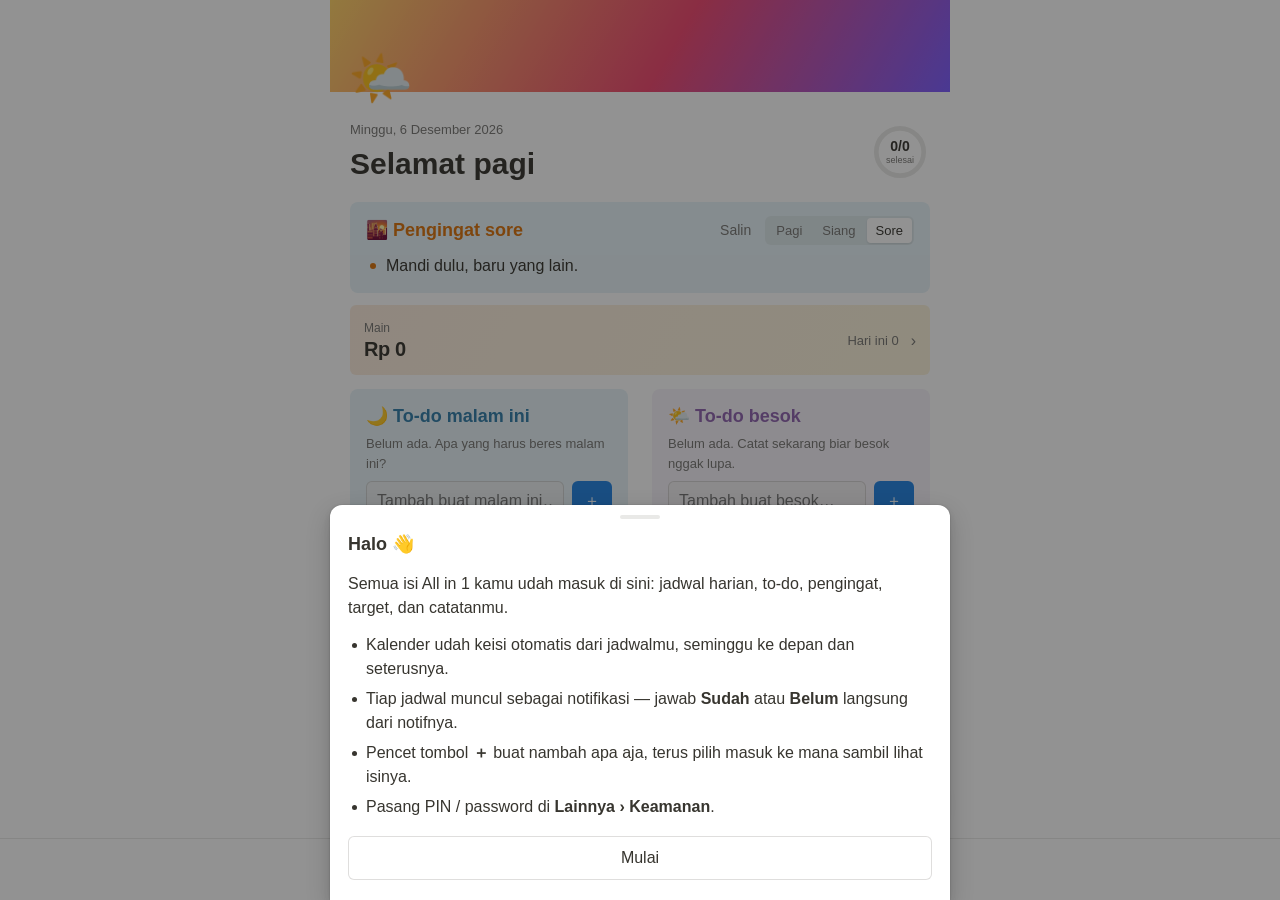
==== commit 9f1d880d: "A1O 2.0.3: colour, and the original Uang planner inside the money manager - Notion's colour palette " ====
--- a/allinone/app/index.html
+++ b/allinone/app/index.html
@@ -26,6 +26,7 @@
 <script src="ui.js"></script>
 <script src="library.js"></script>
 <script src="schedule.js"></script>
+<script src="planner.js"></script>
 <script src="money.js"></script>
 <script src="paste.js"></script>
 <script src="a1o.js"></script>
--- a/allinone/app/notion.css
+++ b/allinone/app/notion.css
@@ -225,3 +225,95 @@
 .m-today b { font: 700 20px/1.2 var(--display); }
 .m-today .muted, .m-today .chev { color: var(--muted); }
 .card + .m-today { margin-top: 0; }
+
+/* ---------- colour: Notion's text and background colours, used in rotation ---------- */
+:root {
+  --c-blue: #337ea9; --c-purple: #9065b0; --c-pink: #c14c8a; --c-orange: #d9730d; --c-green: #448361; --c-yellow: #cb912f; --c-red: #d44c47; --c-brown: #9f6b53;
+  --b-blue: #e7f3f8; --b-purple: #f6f3f9; --b-pink: #faf1f5; --b-orange: #fbecdd; --b-green: #edf3ec; --b-yellow: #fbf3db; --b-red: #fdebec; --b-brown: #f4eeee;
+  --cv-today: linear-gradient(120deg, #ffd166 0%, #ef476f 55%, #7b5cff 100%);
+  --cv-cal: linear-gradient(120deg, #4facfe 0%, #00c6fb 50%, #43e97b 100%);
+  --cv-todo: linear-gradient(120deg, #43e97b 0%, #38f9d7 50%, #4facfe 100%);
+  --cv-lib: linear-gradient(120deg, #a18cd1 0%, #fbc2eb 60%, #fda085 100%);
+  --cv-more: linear-gradient(120deg, #f6d365 0%, #fda085 60%, #f5576c 100%);
+}
+:root[data-theme="dark"] {
+  --c-blue: #4ea8e0; --c-purple: #a87bd8; --c-pink: #dd6aa4; --c-orange: #e8893a; --c-green: #4cb37f; --c-yellow: #e0b04f; --c-red: #ec6a66; --c-brown: #c49478;
+  --b-blue: #16303f; --b-purple: #2e2440; --b-pink: #3b2233; --b-orange: #3d2a1a; --b-green: #1b3427; --b-yellow: #3a3019; --b-red: #3e2221; --b-brown: #352823;
+}
+body:not(.mm-on) .card:not(.m-today) { background: var(--cbg, transparent); border-radius: 8px; padding: 14px 16px 10px; margin-bottom: 12px; border: 0; }
+body:not(.mm-on) .card + .card { border-top: 0; padding-top: 14px; }
+body:not(.mm-on) .card > header h3 { color: var(--cc, var(--ink)); }
+section.card:nth-of-type(8n+1) { --cc: var(--c-blue); --cbg: var(--b-blue); }
+section.card:nth-of-type(8n+2) { --cc: var(--c-purple); --cbg: var(--b-purple); }
+section.card:nth-of-type(8n+3) { --cc: var(--c-green); --cbg: var(--b-green); }
+section.card:nth-of-type(8n+4) { --cc: var(--c-orange); --cbg: var(--b-orange); }
+section.card:nth-of-type(8n+5) { --cc: var(--c-pink); --cbg: var(--b-pink); }
+section.card:nth-of-type(8n+6) { --cc: var(--c-yellow); --cbg: var(--b-yellow); }
+section.card:nth-of-type(8n+7) { --cc: var(--c-red); --cbg: var(--b-red); }
+section.card:nth-of-type(8n+8) { --cc: var(--c-brown); --cbg: var(--b-brown); }
+div.card { --cbg: var(--side); }
+body:not(.mm-on) .remind { --cc: var(--c-orange); background: var(--b-yellow); }
+body:not(.mm-on) .remind ul li::before { background: var(--c-orange); }
+body:not(.mm-on) .card .rowline, body:not(.mm-on) .card .navrow { border-color: color-mix(in srgb, var(--cc, var(--ink)) 14%, transparent); }
+
+/* page covers */
+.hero .cover { background: var(--cv-today); }
+.hero .motto { background: var(--b-yellow); }
+.title { position: relative; margin: 0 -20px 6px; padding: calc(56px + env(safe-area-inset-top)) 20px 10px; }
+.title::before { content: ""; position: absolute; left: 0; right: 0; top: 0; height: calc(84px + env(safe-area-inset-top)); background: var(--pcover, var(--cv-more)); }
+.title > * { position: relative; }
+.title .seg { background: rgba(255, 255, 255, .7); }
+body[data-page="cal"] { --pcover: var(--cv-cal); }
+body[data-page="todo"] { --pcover: var(--cv-todo); }
+body[data-page="lib"] { --pcover: var(--cv-lib); }
+body[data-page="more"] { --pcover: var(--cv-more); }
+.title .link { background: rgba(255, 255, 255, .75); color: #37352f; }
+.sec { color: var(--c-purple); }
+
+/* tab bar: each tab its colour */
+#tabs button[data-tab="today"].on { color: var(--c-blue); }
+#tabs button[data-tab="cal"].on { color: var(--c-red); }
+#tabs button[data-tab="todo"].on { color: var(--c-green); }
+#tabs button[data-tab="money"].on { color: var(--c-orange); }
+#tabs button[data-tab="lib"].on { color: var(--c-purple); }
+#tabs button[data-tab="more"].on { color: var(--c-brown); }
+#tabs button.on .pill { background: color-mix(in srgb, currentColor 14%, transparent); }
+.qafab, :root[data-theme="dark"] .qafab { background: linear-gradient(135deg, #2383e2, #9065b0 60%, #c14c8a); color: #fff; border-radius: 50%; }
+.fab { background: linear-gradient(135deg, #2383e2, #9065b0); color: #fff; }
+
+/* timeline and calendar */
+.blk:nth-child(6n+1) { --cc: var(--c-blue); --cbg: var(--b-blue); }
+.blk:nth-child(6n+2) { --cc: var(--c-green); --cbg: var(--b-green); }
+.blk:nth-child(6n+3) { --cc: var(--c-purple); --cbg: var(--b-purple); }
+.blk:nth-child(6n+4) { --cc: var(--c-orange); --cbg: var(--b-orange); }
+.blk:nth-child(6n+5) { --cc: var(--c-pink); --cbg: var(--b-pink); }
+.blk:nth-child(6n+6) { --cc: var(--c-yellow); --cbg: var(--b-yellow); }
+.blk .body { border: 0; border-left: 4px solid var(--cc); background: var(--cbg); border-radius: 4px 8px 8px 4px; }
+.blk .when { color: var(--cc); }
+.blk .gh b { color: var(--cc); }
+.blk.now .body { box-shadow: 0 0 0 2px var(--cc); }
+.day.sel { background: var(--c-blue); border-color: var(--c-blue); }
+.day.sel small, .day.sel b, .day.sel i { color: #fff; }
+.week .day:nth-child(7n+1) { --cc: var(--c-red); } .week .day:nth-child(7n+2) { --cc: var(--c-orange); } .week .day:nth-child(7n+3) { --cc: var(--c-yellow); }
+.week .day:nth-child(7n+4) { --cc: var(--c-green); } .week .day:nth-child(7n+5) { --cc: var(--c-blue); } .week .day:nth-child(7n+6) { --cc: var(--c-purple); } .week .day:nth-child(7n+7) { --cc: var(--c-pink); }
+.week .day:not(.sel) { border-top: 3px solid var(--cc); }
+.week .day:not(.sel) small { color: var(--cc); }
+.month .day.sel { background: var(--b-blue); }
+.month .day.sel b { color: var(--c-blue); }
+
+/* All in 1 and Lainnya rows */
+.tile:nth-child(8n+1) { background: var(--b-blue); } .tile:nth-child(8n+2) { background: var(--b-green); } .tile:nth-child(8n+3) { background: var(--b-purple); } .tile:nth-child(8n+4) { background: var(--b-orange); }
+.tile:nth-child(8n+5) { background: var(--b-pink); } .tile:nth-child(8n+6) { background: var(--b-yellow); } .tile:nth-child(8n+7) { background: var(--b-red); } .tile:nth-child(8n+8) { background: var(--b-brown); }
+.tile { border: 0; }
+.navrow .ico { width: 34px; height: 34px; border-radius: 8px; background: var(--b-blue); }
+.navrow:nth-child(8n+2) .ico { background: var(--b-green); } .navrow:nth-child(8n+3) .ico { background: var(--b-purple); } .navrow:nth-child(8n+4) .ico { background: var(--b-orange); }
+.navrow:nth-child(8n+5) .ico { background: var(--b-pink); } .navrow:nth-child(8n+6) .ico { background: var(--b-yellow); } .navrow:nth-child(8n+7) .ico { background: var(--b-red); } .navrow:nth-child(8n+8) .ico { background: var(--b-brown); }
+.cg:nth-child(6n+1) .cgh b { color: var(--c-blue); } .cg:nth-child(6n+2) .cgh b { color: var(--c-green); } .cg:nth-child(6n+3) .cgh b { color: var(--c-purple); }
+.cg:nth-child(6n+4) .cgh b { color: var(--c-orange); } .cg:nth-child(6n+5) .cgh b { color: var(--c-pink); } .cg:nth-child(6n+6) .cgh b { color: var(--c-red); }
+.tag { background: var(--b-blue); color: var(--c-blue); } .tag.ev { background: var(--b-yellow); color: var(--c-orange); }
+.it.done .ck, .ck.on { background: var(--c-green); border-color: var(--c-green); }
+.ring .fg { stroke: url(#none); stroke: #ef476f; }
+.m-today { background: linear-gradient(120deg, var(--b-orange), var(--b-yellow)); border: 0; }
+.m-today .m-safe { font-size: 15px; color: var(--c-green); }
+.title .seg button { color: #55534e; }
+.title .seg button.on { background: #ffffff; color: #37352f; }
--- a/allinone/app/money.css
+++ b/allinone/app/money.css
@@ -306,3 +306,43 @@
 
 /* Uang rows on Hari ini / Kalender (outside .mm) */
 .mmday .m-row { grid-template-columns: minmax(0, 1fr) auto; cursor: pointer; }
+
+/* ---------- Planner (planner.js) inside Uang ---------- */
+body.mm-on {
+  --brand: var(--mm-blue); --brand-ink: #fff; --brand-soft: rgba(47, 124, 246, .18); --side: var(--mm-field);
+  --ok: #2fbf71; --ok-soft: rgba(47, 191, 113, .16); --no: var(--mm-exp); --no-soft: rgba(240, 74, 64, .16); --warn: #f2a516; --warn-soft: rgba(242, 165, 22, .16);
+  --needs: #3f8cff; --wants: #f2a516; --future: #2fbf71; --hero-bg: #2c2d33; --hero-dim: rgba(255, 255, 255, .72); --hero-line: rgba(255, 255, 255, .2);
+}
+body.mm-on.mm-light { --ok: #16a34a; --no: #e0342b; --warn: #d98a00; --needs: #1f6fe5; --wants: #e08a00; --future: #16a34a; }
+.mm-plan { padding: 10px 12px 110px; font: 14.5px/1.45 Roboto, system-ui, sans-serif; color: var(--mm-ink); }
+.mm-plan .card { background: var(--mm-surf); border: 0; border-radius: 10px; padding: 12px 14px; margin-bottom: 10px; box-shadow: none; }
+.mm-plan .card + .card { border-top: 0; padding-top: 12px; }
+.mm-plan .card > header h3 { font: 600 16px/1.3 Roboto, system-ui, sans-serif; color: var(--mm-ink); }
+.mm-plan .m-hero { background: linear-gradient(135deg, #1e5bd8 0%, #6d3ff0 60%, #b5338a 100%); color: #fff; border-radius: 12px; }
+.mm-plan .calnav { padding: 0 2px; }
+.mm-plan .calnav b { color: var(--mm-ink); }
+.mm-plan .iconbtn { color: var(--mm-ink); }
+.mm-plan .link { color: var(--mm-blue); background: none; }
+.mm-plan .seg { background: var(--mm-field); }
+.mm-plan .seg button { color: var(--mm-dim); }
+.mm-plan .seg button.on { background: var(--mm-blue); color: #fff; box-shadow: none; }
+.mm-plan .m-day { background: var(--mm-surf); box-shadow: none; }
+.mm-plan .m-row { border-color: var(--mm-line); }
+.mm-plan .chip { background: var(--mm-field); color: var(--mm-ink); }
+.mm-plan .chip.on { background: var(--mm-blue); color: #fff; box-shadow: none; }
+.mm-plan .ck { border-color: var(--mm-dim); }
+.mm-plan .ck.on { background: var(--ok); border-color: var(--ok); }
+.mm-plan .m-mini { border-color: var(--mm-line); color: var(--mm-ink); }
+.mm-plan .search input, body.mm-on .field input, body.mm-on .field select, body.mm-on .field textarea {
+  background: var(--mm-field); border: 1px solid var(--mm-line); color: var(--mm-ink); border-radius: 6px; }
+body.mm-on #sheet .panel { color: var(--mm-ink); }
+body.mm-on .btn.ghost { background: var(--mm-field); color: var(--mm-ink); box-shadow: none; }
+body.mm-on .btn.danger { background: rgba(240, 74, 64, .14); color: var(--mm-exp); box-shadow: none; }
+body.mm-on .segr { background: var(--mm-field); }
+body.mm-on .segr input:checked + span { background: var(--mm-blue); color: #fff; }
+.mm-plan .mm-fab { font-size: 28px; line-height: 1; }
+.mm-plancard { padding-top: 4px; padding-bottom: 4px; }
+.mm-plancard .mm-li { border-top: 0; }
+.mm .m-chart svg { width: 100%; height: auto; fill: none; stroke: none; stroke-width: 1; }
+.mm .m-chart text { stroke: none; }
+.mm .search svg { width: 20px; height: 20px; }
